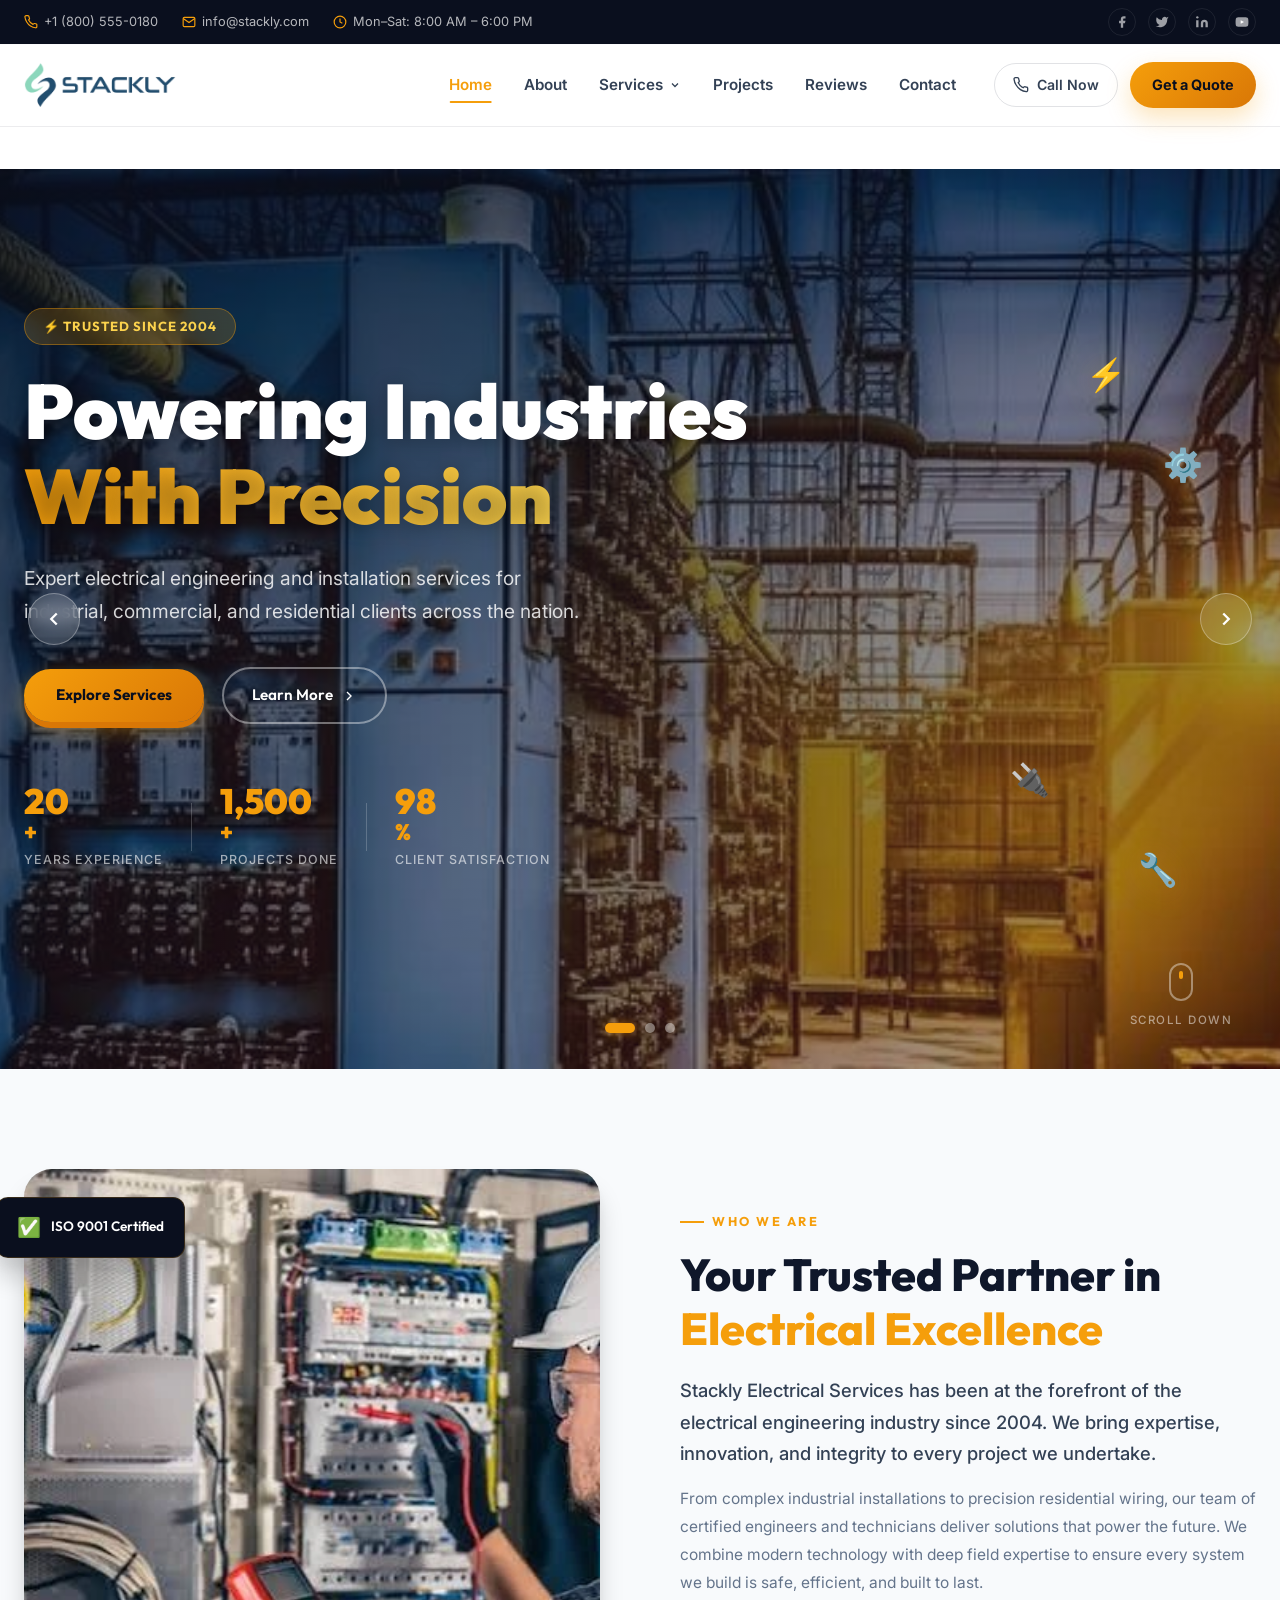
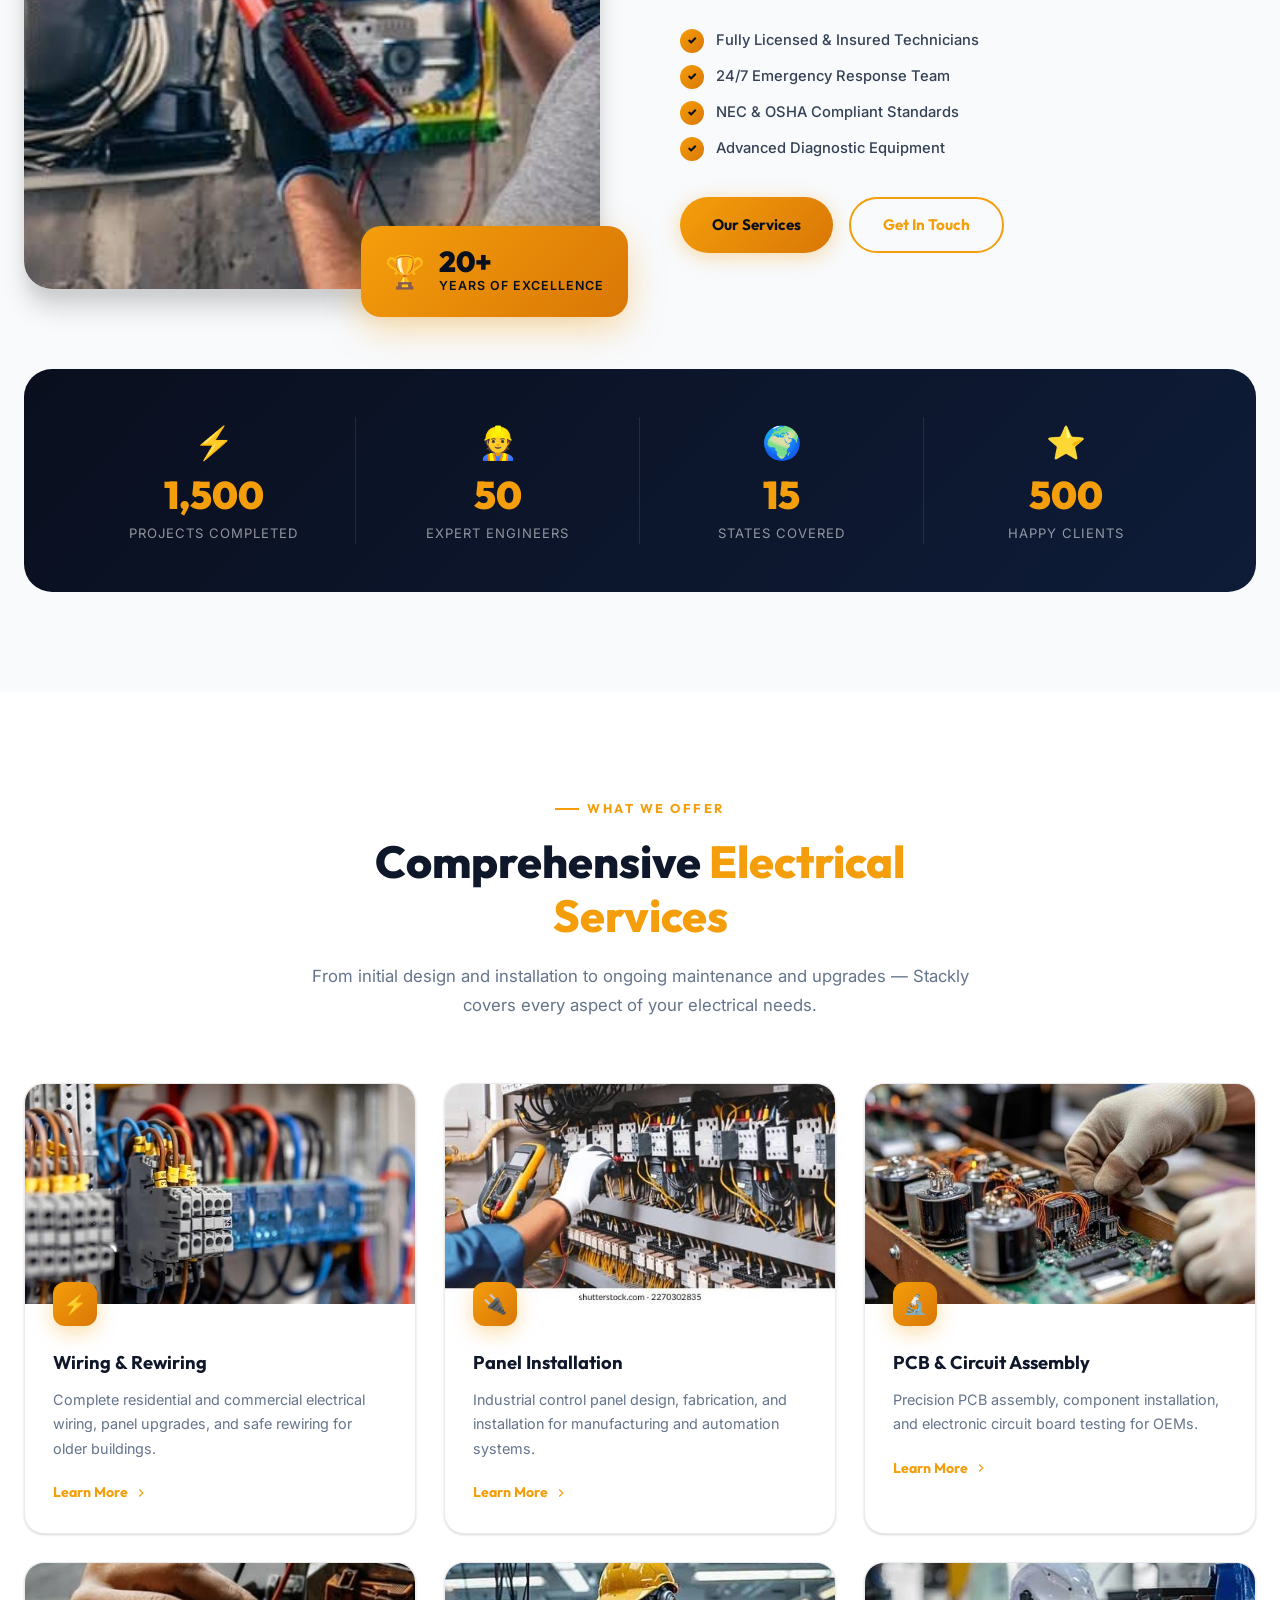
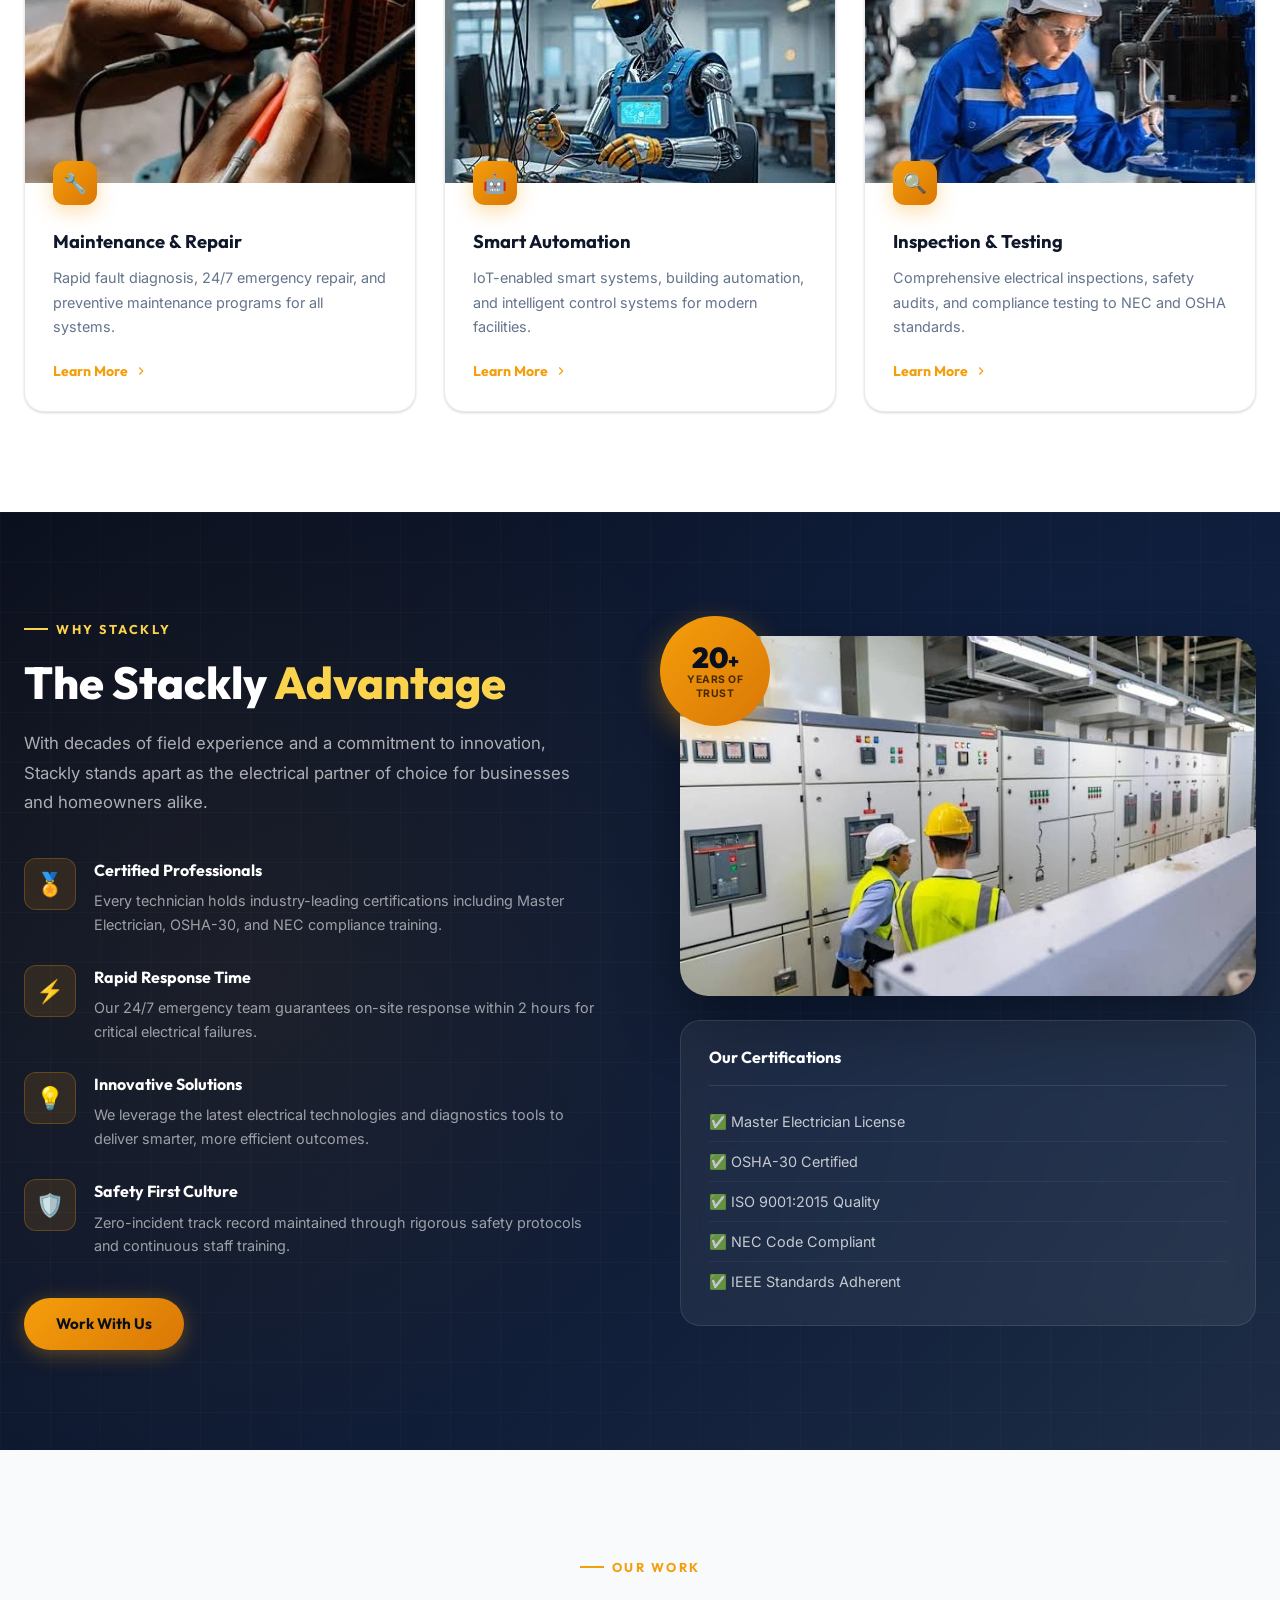
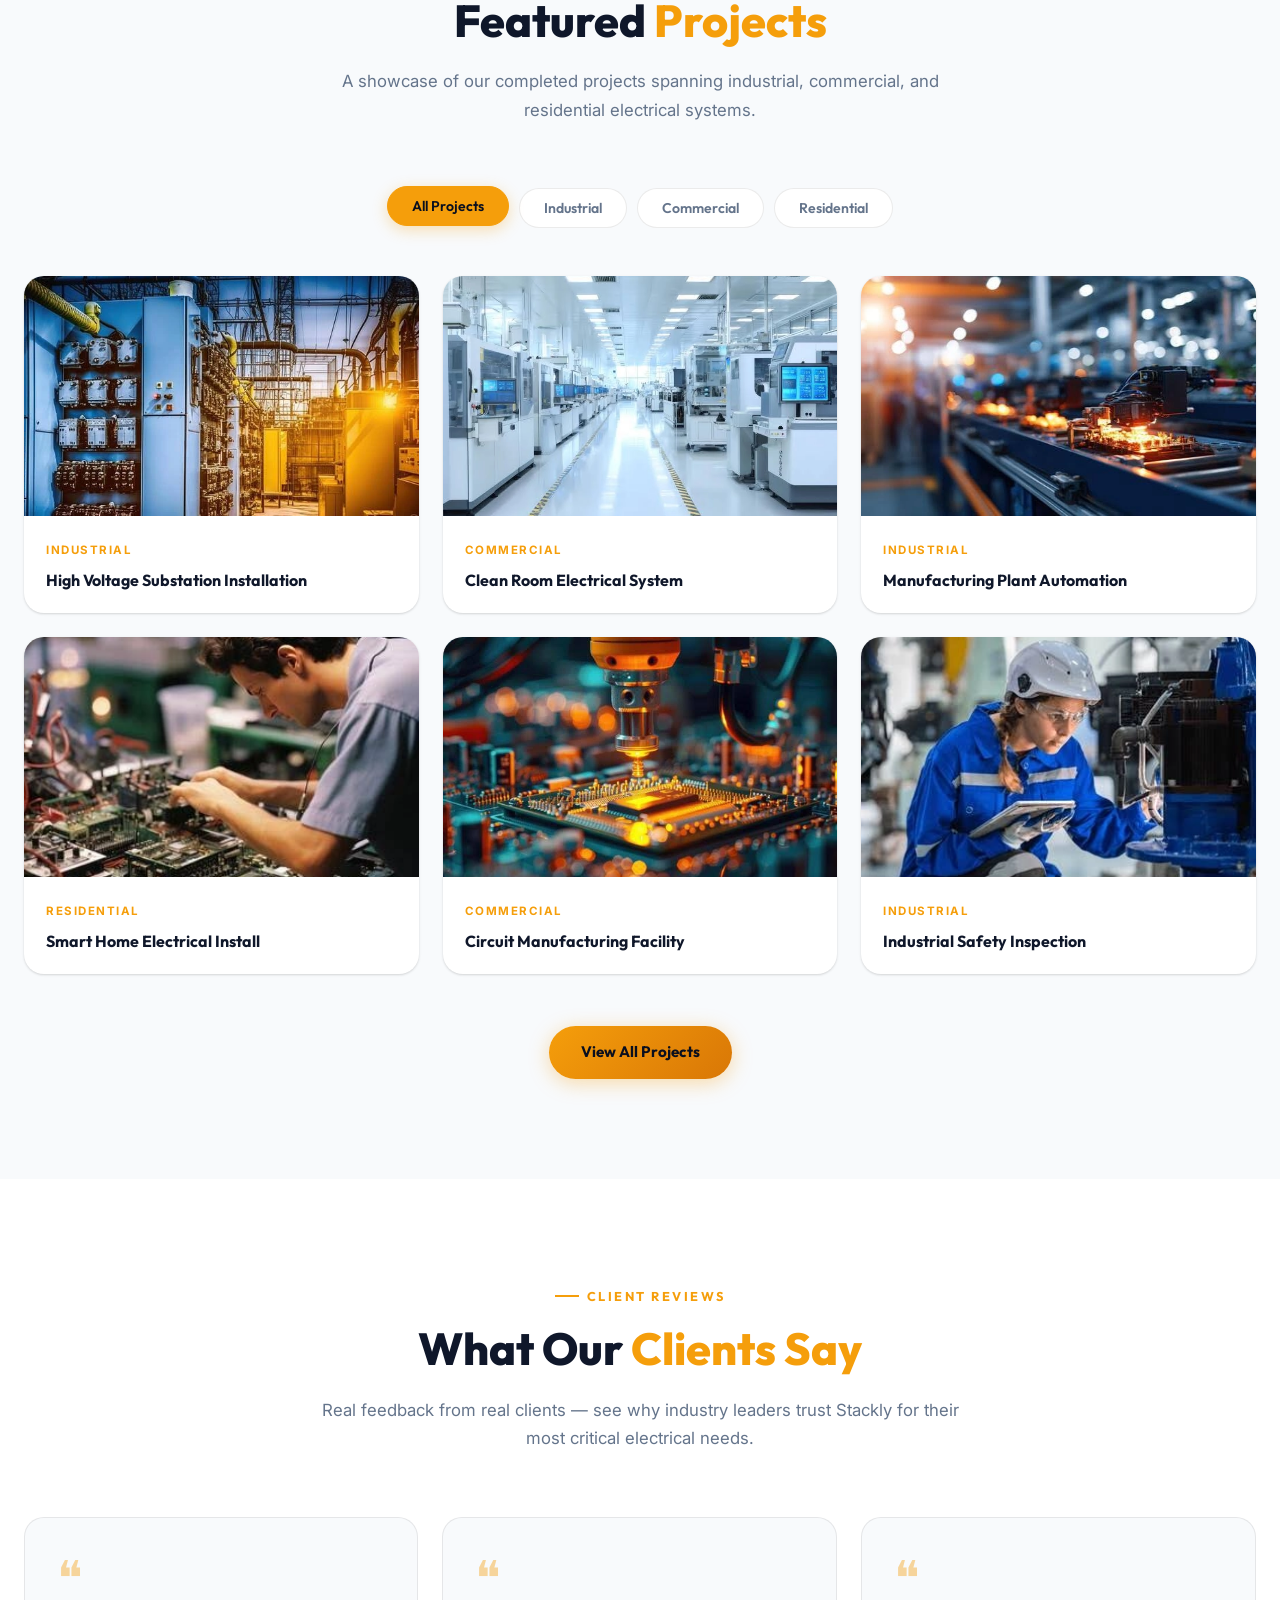
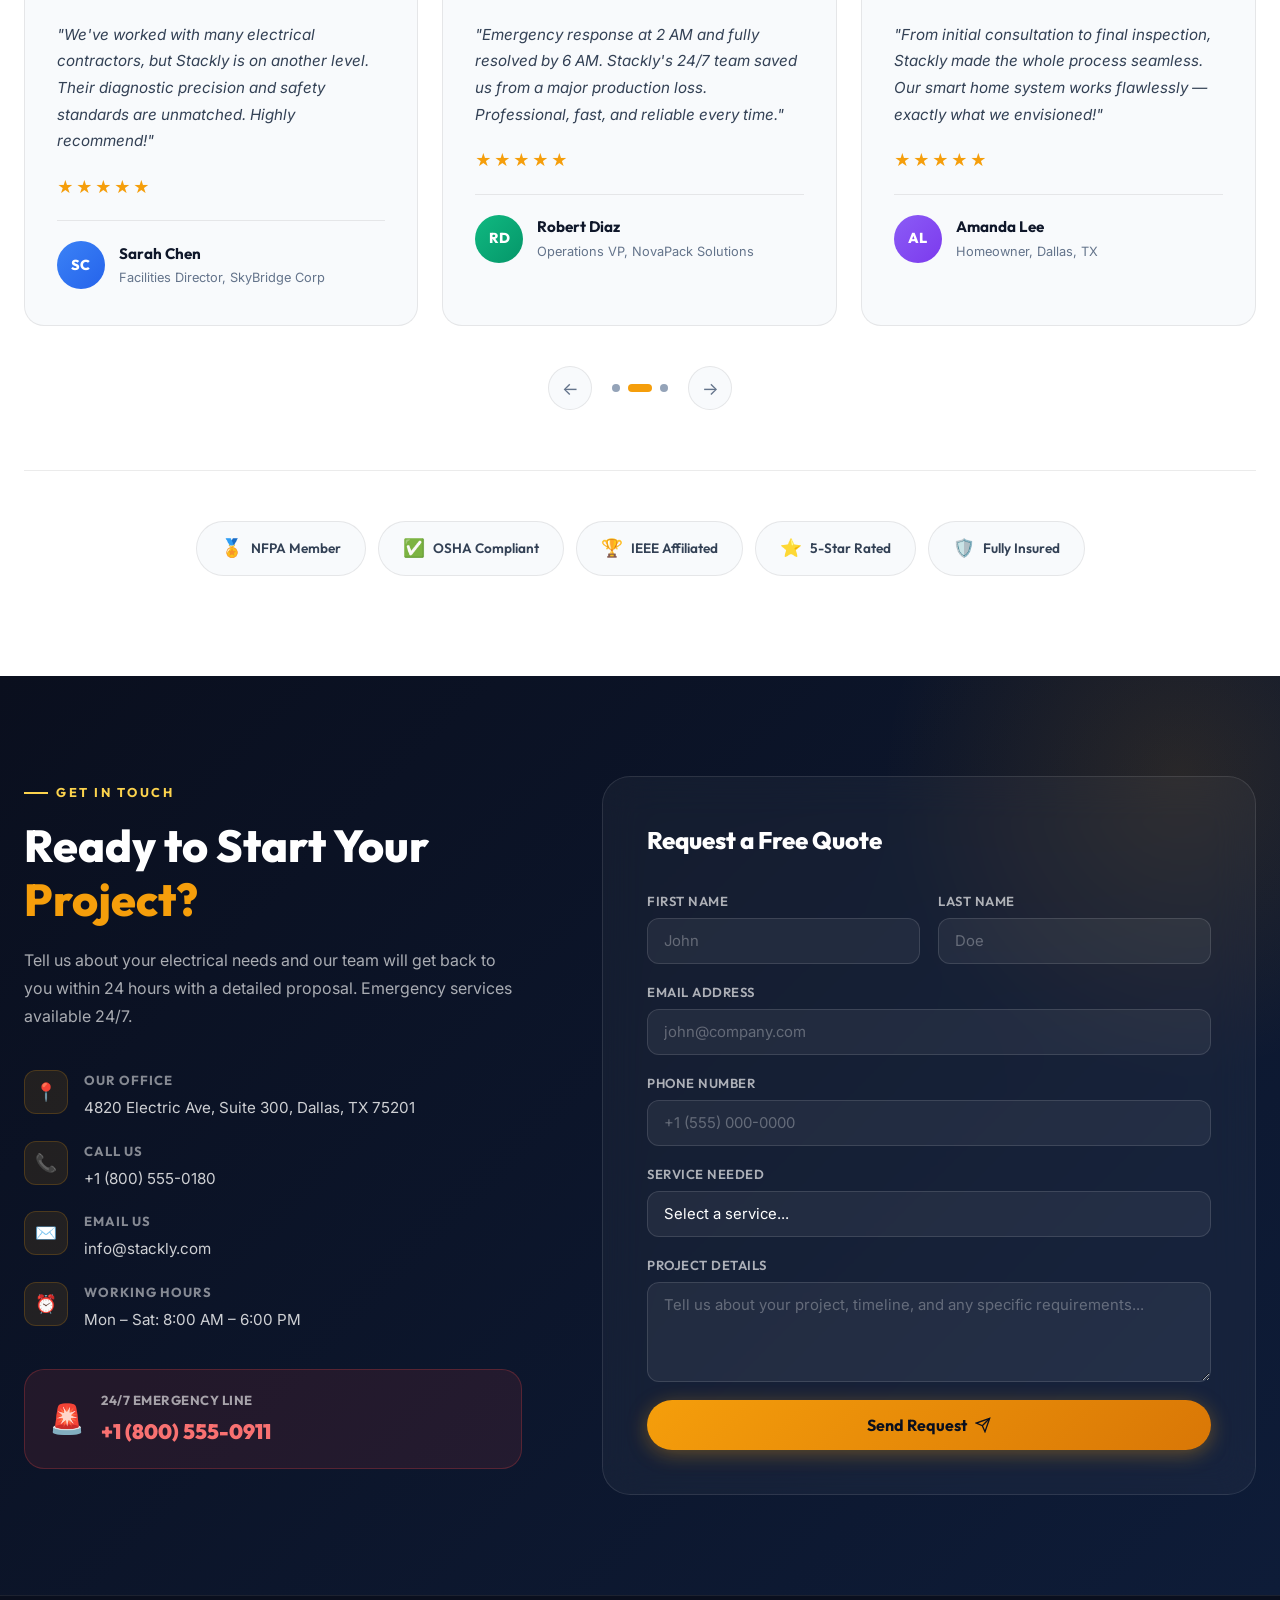
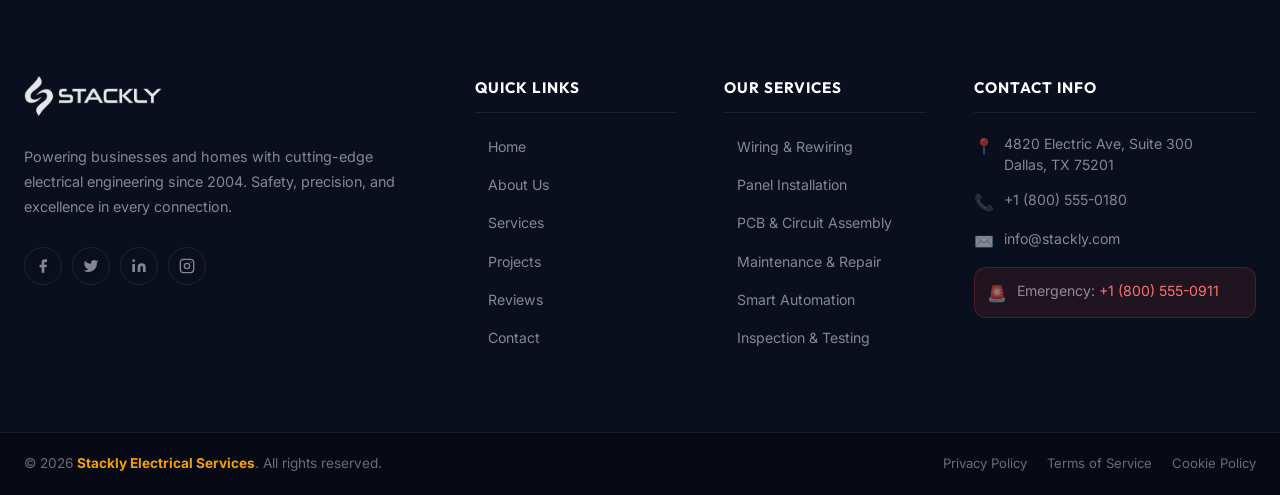
==== index.html @ 2e98a84c "changes done" ====
<!DOCTYPE html>
<html lang="en">
<head>
  <meta charset="UTF-8" />
  <meta name="viewport" content="width=device-width, initial-scale=1.0" />
  <meta name="description" content="Stackly Electrical Services – Premium electrical engineering, wiring, panel installation, and industrial electrical solutions. Professional, reliable, and certified." />
  <meta name="keywords" content="electrician, electrical services, wiring, panel installation, industrial electrical, Stackly" />
  <meta name="author" content="Stackly Electrical Services" />
  <meta property="og:title" content="Stackly – Premium Electrical Services" />
  <meta property="og:description" content="Expert electrical solutions for residential, commercial, and industrial clients." />
  <meta property="og:type" content="website" />
  <title>Stackly – Premium Electrical Services</title>
  <link rel="preconnect" href="https://fonts.googleapis.com" />
  <link rel="preconnect" href="https://fonts.gstatic.com" crossorigin />
  <link href="https://fonts.googleapis.com/css2?family=Outfit:wght@300;400;500;600;700;800;900&family=Inter:wght@300;400;500;600;700&display=swap" rel="stylesheet" />
  <link rel="stylesheet" href="style.css" />
</head>
<body>

  <!-- ULTRA PREMIUM LOADER -->
<div class="page-loader" id="page-loader">
  <div class="loader-bg-grid"></div>

  <div class="loader-wrapper">
    <div class="loader-orbit orbit-1"></div>
    <div class="loader-orbit orbit-2"></div>

    <a href="index.html" class="loader-logo-box" aria-label="Go to Home">
      <img src="Assets/logo.webp" alt="Stackly Logo" class="loader-logo" />
      <div class="loader-logo-glow"></div>
    </a>

    <h2 class="loader-title">STACKLY</h2>
    <p class="loader-subtitle">Powering Smart Electrical Solutions</p>

    <div class="loader-progress">
      <span class="loader-progress-bar" id="loader-progress-bar"></span>
    </div>

    <div class="loader-percent" id="loader-percent">0%</div>
  </div>
</div>
  <!-- ========== TOP BAR ========== -->
  <div class="topbar" id="topbar">
    <div class="topbar-inner container">
      <div class="topbar-left">
        <span class="topbar-item">
          <svg width="14" height="14" viewBox="0 0 24 24" fill="none" stroke="currentColor" stroke-width="2"><path d="M22 16.92v3a2 2 0 0 1-2.18 2 19.79 19.79 0 0 1-8.63-3.07A19.5 19.5 0 0 1 4.69 12 19.79 19.79 0 0 1 1.62 3.45 2 2 0 0 1 3.6 1h3a2 2 0 0 1 2 1.72 12.84 12.84 0 0 0 .7 2.81 2 2 0 0 1-.45 2.11L7.91 8.56A16 16 0 0 0 15.44 16.1l.96-.96a2 2 0 0 1 2.11-.45 12.84 12.84 0 0 0 2.81.7A2 2 0 0 1 22 16.92z"/></svg>
          +1 (800) 555-0180
        </span>
        <span class="topbar-item">
          <svg width="14" height="14" viewBox="0 0 24 24" fill="none" stroke="currentColor" stroke-width="2"><path d="M4 4h16c1.1 0 2 .9 2 2v12c0 1.1-.9 2-2 2H4c-1.1 0-2-.9-2-2V6c0-1.1.9-2 2-2z"/><polyline points="22,6 12,13 2,6"/></svg>
          info@stackly.com
        </span>
        <span class="topbar-item">
          <svg width="14" height="14" viewBox="0 0 24 24" fill="none" stroke="currentColor" stroke-width="2"><circle cx="12" cy="12" r="10"/><polyline points="12 6 12 12 16 14"/></svg>
          Mon–Sat: 8:00 AM – 6:00 PM
        </span>
      </div>
      <div class="topbar-right">
        <a href="404.html" class="topbar-social" aria-label="Facebook">
          <svg width="14" height="14" viewBox="0 0 24 24" fill="currentColor"><path d="M18 2h-3a5 5 0 0 0-5 5v3H7v4h3v8h4v-8h3l1-4h-4V7a1 1 0 0 1 1-1h3z"/></svg>
        </a>
        <a href="404.html" class="topbar-social" aria-label="Twitter">
          <svg width="14" height="14" viewBox="0 0 24 24" fill="currentColor"><path d="M23 3a10.9 10.9 0 0 1-3.14 1.53 4.48 4.48 0 0 0-7.86 3v1A10.66 10.66 0 0 1 3 4s-4 9 5 13a11.64 11.64 0 0 1-7 2c9 5 20 0 20-11.5a4.5 4.5 0 0 0-.08-.83A7.72 7.72 0 0 0 23 3z"/></svg>
        </a>
        <a href="404.html" class="topbar-social" aria-label="LinkedIn">
          <svg width="14" height="14" viewBox="0 0 24 24" fill="currentColor"><path d="M16 8a6 6 0 0 1 6 6v7h-4v-7a2 2 0 0 0-2-2 2 2 0 0 0-2 2v7h-4v-7a6 6 0 0 1 6-6zM2 9h4v12H2z"/><circle cx="4" cy="4" r="2"/></svg>
        </a>
        <a href="404.html" class="topbar-social" aria-label="YouTube">
          <svg width="14" height="14" viewBox="0 0 24 24" fill="currentColor"><path d="M22.54 6.42a2.78 2.78 0 0 0-1.94-1.96C18.88 4 12 4 12 4s-6.88 0-8.6.46A2.78 2.78 0 0 0 1.46 6.42 29 29 0 0 0 1 12a29 29 0 0 0 .46 5.58 2.78 2.78 0 0 0 1.94 1.96C5.12 20 12 20 12 20s6.88 0 8.6-.46a2.78 2.78 0 0 0 1.94-1.96A29 29 0 0 0 23 12a29 29 0 0 0-.46-5.58z"/><polygon points="9.75,15.02 15.5,12 9.75,8.98 9.75,15.02" fill="white"/></svg>
        </a>
      </div>
    </div>
  </div>

  <!-- ========== NAVBAR ========== -->
  <nav class="navbar" id="navbar">
    <div class="nav-inner container">
      <!-- Logo -->
      <a href="index.html" class="nav-logo" id="nav-logo-link" aria-label="Stackly Home">
        <img src="Assets/logo.webp" alt="Stackly Logo" class="logo-img" />
      </a>

      <!-- Desktop Nav Links -->
      <ul class="nav-links" id="nav-links">
        <li><a href="index.html" class="nav-link active">Home</a></li>
        <li><a href="about.html" class="nav-link">About</a></li>
        <li class="dropdown">
          <a href="#services" class="nav-link dropdown-trigger" id="services-dropdown-trigger">
            Services
            <svg class="dropdown-arrow" width="12" height="12" viewBox="0 0 24 24" fill="none" stroke="currentColor" stroke-width="2.5"><polyline points="6 9 12 15 18 9"/></svg>
          </a>
          <div class="dropdown-menu" id="services-dropdown-menu">
            <div class="dropdown-inner">
              <a href="services.html#wiring" class="dropdown-item">
                <span class="dropdown-icon">⚡</span>
                <span>
                  <strong>Wiring & Rewiring</strong>
                  <small>Complete wiring solutions</small>
                </span>
              </a>
              <a href="services.html#panel" class="dropdown-item">
                <span class="dropdown-icon">🔌</span>
                <span>
                  <strong>Panel Installation</strong>
                  <small>Industrial control panels</small>
                </span>
              </a>
              <a href="services.html#industrial" class="dropdown-item">
                <span class="dropdown-icon">🏭</span>
                <span>
                  <strong>Industrial Services</strong>
                  <small>Factory & plant electrical</small>
                </span>
              </a>
              <a href="services.html#maintenance" class="dropdown-item">
                <span class="dropdown-icon">🔧</span>
                <span>
                  <strong>Maintenance & Repair</strong>
                  <small>24/7 emergency service</small>
                </span>
              </a>
              <a href="services.html#automation" class="dropdown-item">
                <span class="dropdown-icon">📡</span>
                <span>
                  <strong>Smart Automation</strong>
                  <small>IoT & smart systems</small>
                </span>
              </a>
              <a href="services.html#inspection" class="dropdown-item">
                <span class="dropdown-icon">🔍</span>
                <span>
                  <strong>Inspection & Testing</strong>
                  <small>Safety compliance checks</small>
                </span>
              </a>
            </div>
          </div>
        </li>
        <li><a href="projects.html" class="nav-link">Projects</a></li>
        <li><a href="reviews.html" class="nav-link">Reviews</a></li>
        <li><a href="contact.html" class="nav-link">Contact</a></li>
      </ul>

      <!-- Nav CTA -->
      <div class="nav-cta">
       <a href="404.html" class="btn-call">
  <svg width="16" height="16" viewBox="0 0 24 24" fill="none" stroke="currentColor" stroke-width="2">
    <path d="M22 16.92v3a2 2 0 0 1-2.18 2 19.79 19.79 0 0 1-8.63-3.07A19.5 19.5 0 0 1 4.69 12 19.79 19.79 0 0 1 1.62 3.45 2 2 0 0 1 3.6 1h3a2 2 0 0 1 2 1.72 12.84 12.84 0 0 0 .7 2.81 2 2 0 0 1-.45 2.11L7.91 8.56A16 16 0 0 0 15.44 16.1l.96-.96a2 2 0 0 1 2.11-.45 12.84 12.84 0 0 0 2.81.7A2 2 0 0 1 22 16.92z"/>
  </svg>
  Call Now
</a>
        <a href="login.html" class="btn-quote">Get a Quote</a>
        <!-- Hamburger -->
        <button class="hamburger" id="hamburger" aria-label="Toggle mobile menu" aria-expanded="false">
          <span></span><span></span><span></span>
        </button>

        <!-- Mobile Menu Backdrop -->
        <div class="mobile-backdrop" id="mobile-backdrop"></div>

        <!-- Mobile Menu Drawer (full-screen, slides from right) -->
        <div class="mobile-menu" id="mobile-menu" role="dialog" aria-modal="true" aria-label="Navigation menu">
          <!-- Drawer Header -->
          <div class="mobile-menu-header">
            <a href="#" class="mobile-menu-logo" aria-label="Stackly Home">
              <img src="Assets/logo.webp" alt="Stackly" class="mobile-logo-img" />
            </a>
            <button class="mobile-close-btn" id="mobile-close-btn" aria-label="Close menu">
              <svg width="22" height="22" viewBox="0 0 24 24" fill="none" stroke="currentColor" stroke-width="2.5" stroke-linecap="round"><line x1="18" y1="6" x2="6" y2="18"/><line x1="6" y1="6" x2="18" y2="18"/></svg>
            </button>
          </div>

          <!-- Drawer Nav Links -->
          <div class="mobile-menu-inner">
            <a href="index.html" class="mobile-link">
              <span class="mobile-link-icon">🏠</span> Home
            </a>
            <a href="about.html" class="mobile-link">
              <span class="mobile-link-icon">🏢</span> About
            </a>
            <div class="mobile-accordion">
              <button class="mobile-accordion-btn" id="mobile-services-btn">
                <span class="mobile-link-content">
                  <span class="mobile-link-icon">⚡</span> Services
                </span>
                <svg class="mobile-accordion-arrow" width="14" height="14" viewBox="0 0 24 24" fill="none" stroke="currentColor" stroke-width="2.5"><polyline points="6 9 12 15 18 9"/></svg>
              </button>
              <div class="mobile-accordion-content" id="mobile-services-content">
                <a href="services.html#wiring" class="mobile-sub-link">⚡ Wiring &amp; Rewiring</a>
                <a href="services.html#panel" class="mobile-sub-link">🔌 Panel Installation</a>
                <a href="services.html#industrial" class="mobile-sub-link">🏭 Industrial Services</a>
                <a href="services.html(maintenance" class="mobile-sub-link">🔧 Maintenance &amp; Repair</a>
                <a href="services.html#smart" class="mobile-sub-link">📡 Smart Automation</a>
                <a href="services.html#inspection" class="mobile-sub-link">🔍 Inspection &amp; Testing</a>
              </div>
            </div>
            <a href="projects.html" class="mobile-link">
              <span class="mobile-link-icon">🏗️</span> Projects
            </a>
            <a href="testimonials.html" class="mobile-link">
              <span class="mobile-link-icon">⭐</span> Reviews
            </a>
            <a href="contact.html" class="mobile-link">
              <span class="mobile-link-icon">📩</span> Contact
            </a>
          </div>

          <!-- Drawer Footer CTAs -->
          <div class="mobile-menu-footer">
            <a href="tel:+18005550180" class="mobile-btn-call">📞 Call Now</a>
            <a href="contact.html#contact" class="mobile-btn-quote">Get a Quote</a>
            <div class="mobile-menu-socials">
              <a href="#" class="mobile-social" aria-label="Facebook">
                <svg width="16" height="16" viewBox="0 0 24 24" fill="currentColor"><path d="M18 2h-3a5 5 0 0 0-5 5v3H7v4h3v8h4v-8h3l1-4h-4V7a1 1 0 0 1 1-1h3z"/></svg>
              </a>
              <a href="#" class="mobile-social" aria-label="Twitter">
                <svg width="16" height="16" viewBox="0 0 24 24" fill="currentColor"><path d="M23 3a10.9 10.9 0 0 1-3.14 1.53 4.48 4.48 0 0 0-7.86 3v1A10.66 10.66 0 0 1 3 4s-4 9 5 13a11.64 11.64 0 0 1-7 2c9 5 20 0 20-11.5a4.5 4.5 0 0 0-.08-.83A7.72 7.72 0 0 0 23 3z"/></svg>
              </a>
              <a href="#" class="mobile-social" aria-label="LinkedIn">
                <svg width="16" height="16" viewBox="0 0 24 24" fill="currentColor"><path d="M16 8a6 6 0 0 1 6 6v7h-4v-7a2 2 0 0 0-2-2 2 2 0 0 0-2 2v7h-4v-7a6 6 0 0 1 6-6zM2 9h4v12H2z"/><circle cx="4" cy="4" r="2"/></svg>
              </a>
              <a href="#" class="mobile-social" aria-label="Instagram">
                <svg width="16" height="16" viewBox="0 0 24 24" fill="none" stroke="currentColor" stroke-width="2"><rect x="2" y="2" width="20" height="20" rx="5" ry="5"/><path d="M16 11.37A4 4 0 1 1 12.63 8 4 4 0 0 1 16 11.37z"/><line x1="17.5" y1="6.5" x2="17.51" y2="6.5"/></svg>
              </a>
            </div>
          </div>
        </div>
      </div>
    </div>
  </nav>

  <!-- ========== HERO SECTION ========== -->
  <section class="hero" id="home">
    <!-- Slider Track -->
    <div class="hero-slider" id="hero-slider">
      <!-- Slide 1 -->
      <div class="hero-slide active" style="background-image: url('Assets/images (19).webp');">
        <div class="slide-overlay"></div>
        <div class="hero-content container">
          <div class="hero-badge reveal-hero">⚡ Trusted Since 2004</div>
          <h1 class="hero-title reveal-hero">
            Powering Industries<br />
            <span class="hero-highlight">With Precision</span>
          </h1>
          <p class="hero-subtitle reveal-hero">
            Expert electrical engineering and installation services for industrial, commercial, and residential clients across the nation.
          </p>
          <div class="hero-actions reveal-hero">
            <a href="services.html" class="btn-primary hero-btn-3d">Explore Services</a>
            <a href="about.html" class="btn-outline-hero">
              <span>Learn More</span>
              <svg width="16" height="16" viewBox="0 0 24 24" fill="none" stroke="currentColor" stroke-width="2"><polyline points="9 18 15 12 9 6"/></svg>
            </a>
          </div>
          <div class="hero-stats reveal-hero">
            <div class="hero-stat">
              <span class="stat-num" data-target="20">0</span><span class="stat-plus">+</span>
              <span class="stat-label">Years Experience</span>
            </div>
            <div class="hero-stat-divider"></div>
            <div class="hero-stat">
              <span class="stat-num" data-target="1500">0</span><span class="stat-plus">+</span>
              <span class="stat-label">Projects Done</span>
            </div>
            <div class="hero-stat-divider"></div>
            <div class="hero-stat">
              <span class="stat-num" data-target="98">0</span><span class="stat-plus">%</span>
              <span class="stat-label">Client Satisfaction</span>
            </div>
          </div>
        </div>
      </div>

      <!-- Slide 2 -->
      <div class="hero-slide" style="background-image: url('Assets/images (22).webp');">
        <div class="slide-overlay"></div>
        <div class="hero-content container">
          <div class="hero-badge reveal-hero">🏭 Industrial Specialists</div>
          <h1 class="hero-title reveal-hero">
            Certified Electrical<br />
            <span class="hero-highlight">Excellence</span>
          </h1>
          <p class="hero-subtitle reveal-hero">
            From factory floor automation to control panel design — our certified engineers deliver world-class electrical solutions.
          </p>
          <div class="hero-actions reveal-hero">
            <a href="login.html" class="btn-primary hero-btn-3d">Get Free Quote</a>
            <a href="projects.html" class="btn-outline-hero">
              <span>View Projects</span>
              <svg width="16" height="16" viewBox="0 0 24 24" fill="none" stroke="currentColor" stroke-width="2"><polyline points="9 18 15 12 9 6"/></svg>
            </a>
          </div>
          <div class="hero-stats reveal-hero">
            <div class="hero-stat">
              <span class="stat-num" data-target="500">0</span><span class="stat-plus">+</span>
              <span class="stat-label">Happy Clients</span>
            </div>
            <div class="hero-stat-divider"></div>
            <div class="hero-stat">
              <span class="stat-num" data-target="50">0</span><span class="stat-plus">+</span>
              <span class="stat-label">Expert Engineers</span>
            </div>
            <div class="hero-stat-divider"></div>
            <div class="hero-stat">
              <span class="stat-num" data-target="24">0</span><span class="stat-plus">/7</span>
              <span class="stat-label">Support Available</span>
            </div>
          </div>
        </div>
      </div>

      <!-- Slide 3 -->
      <div class="hero-slide" style="background-image: url('Assets/images (17).webp');">
        <div class="slide-overlay"></div>
        <div class="hero-content container">
          <div class="hero-badge reveal-hero">🔬 Advanced Technology</div>
          <h1 class="hero-title reveal-hero">
            Smart Manufacturing<br />
            <span class="hero-highlight">Solutions</span>
          </h1>
          <p class="hero-subtitle reveal-hero">
            Cutting-edge automation, smart wiring, and digital manufacturing systems tailored for the modern industrial landscape.
          </p>
          <div class="hero-actions reveal-hero">
            <a href="services.html" class="btn-primary hero-btn-3d">Our Services</a>
            <a href="contact.html" class="btn-outline-hero">
              <span>Contact Us</span>
              <svg width="16" height="16" viewBox="0 0 24 24" fill="none" stroke="currentColor" stroke-width="2"><polyline points="9 18 15 12 9 6"/></svg>
            </a>
          </div>
          <div class="hero-stats reveal-hero">
            <div class="hero-stat">
              <span class="stat-num" data-target="15">0</span><span class="stat-plus">+</span>
              <span class="stat-label">Countries Served</span>
            </div>
            <div class="hero-stat-divider"></div>
            <div class="hero-stat">
              <span class="stat-num" data-target="200">0</span><span class="stat-plus">+</span>
              <span class="stat-label">Certified Staff</span>
            </div>
            <div class="hero-stat-divider"></div>
            <div class="hero-stat">
              <span class="stat-num" data-target="100">0</span><span class="stat-plus">%</span>
              <span class="stat-label">Safety Compliant</span>
            </div>
          </div>
        </div>
      </div>
    </div>

    <!-- Slider Controls -->
    <button class="slider-btn slider-prev" id="slider-prev" aria-label="Previous slide">
      <svg width="22" height="22" viewBox="0 0 24 24" fill="none" stroke="currentColor" stroke-width="2.5"><polyline points="15 18 9 12 15 6"/></svg>
    </button>
    <button class="slider-btn slider-next" id="slider-next" aria-label="Next slide">
      <svg width="22" height="22" viewBox="0 0 24 24" fill="none" stroke="currentColor" stroke-width="2.5"><polyline points="9 18 15 12 9 6"/></svg>
    </button>

    <!-- Dots -->
    <div class="slider-dots" id="slider-dots">
      <button class="dot active" data-index="0" aria-label="Slide 1"></button>
      <button class="dot" data-index="1" aria-label="Slide 2"></button>
      <button class="dot" data-index="2" aria-label="Slide 3"></button>
    </div>

    <!-- Decorative 3D floating elements -->
    <div class="hero-3d-element el-1">⚡</div>
    <div class="hero-3d-element el-2">🔌</div>
    <div class="hero-3d-element el-3">⚙️</div>
    <div class="hero-3d-element el-4">🔧</div>

    <!-- Scroll indicator -->
    <div class="scroll-indicator">
      <div class="scroll-mouse">
        <div class="scroll-wheel"></div>
      </div>
      <span>Scroll Down</span>
    </div>
  </section>

  <!-- ========== SECTION 2: ABOUT ========== -->
  <section class="about-section" id="about">
    <div class="container">
      <div class="about-grid">
        <!-- Image side -->
        <div class="about-visual reveal-left">
          <div class="about-img-wrapper">
            <img src="Assets/images (25).webp" alt="Stackly electrician at work" class="about-main-img" />
            <div class="about-badge-card">
              <div class="badge-icon">🏆</div>
              <div>
                <div class="badge-num">20+</div>
                <div class="badge-text">Years of Excellence</div>
              </div>
            </div>
            <div class="about-floating-card">
              <div class="floating-icon">✅</div>
              <span>ISO 9001 Certified</span>
            </div>
          </div>
        </div>

        <!-- Text side -->
        <div class="about-content reveal-right">
          <div class="section-label">Who We Are</div>
          <h2 class="section-title">Your Trusted Partner in <span class="text-accent">Electrical Excellence</span></h2>
          <p class="about-lead">
            Stackly Electrical Services has been at the forefront of the electrical engineering industry since 2004. We bring expertise, innovation, and integrity to every project we undertake.
          </p>
          <p class="about-desc">
            From complex industrial installations to precision residential wiring, our team of certified engineers and technicians deliver solutions that power the future. We combine modern technology with deep field expertise to ensure every system we build is safe, efficient, and built to last.
          </p>

          <div class="about-features">
            <div class="about-feature">
              <div class="feature-check">✓</div>
              <span>Fully Licensed & Insured Technicians</span>
            </div>
            <div class="about-feature">
              <div class="feature-check">✓</div>
              <span>24/7 Emergency Response Team</span>
            </div>
            <div class="about-feature">
              <div class="feature-check">✓</div>
              <span>NEC & OSHA Compliant Standards</span>
            </div>
            <div class="about-feature">
              <div class="feature-check">✓</div>
              <span>Advanced Diagnostic Equipment</span>
            </div>
          </div>

          <div class="about-actions">
            <a href="#services" class="btn-primary">Our Services</a>
            <a href="#contact" class="btn-outline">Get In Touch</a>
          </div>
        </div>
      </div>

      <!-- About stats bar -->
      <div class="about-stats-bar reveal-up">
        <div class="about-stat-item">
          <span class="about-stat-icon">⚡</span>
          <div class="about-stat-num counter" data-target="1500">0</div>
          <div class="about-stat-label">Projects Completed</div>
        </div>
        <div class="about-stat-item">
          <span class="about-stat-icon">👷</span>
          <div class="about-stat-num counter" data-target="50">0</div>
          <div class="about-stat-label">Expert Engineers</div>
        </div>
        <div class="about-stat-item">
          <span class="about-stat-icon">🌍</span>
          <div class="about-stat-num counter" data-target="15">0</div>
          <div class="about-stat-label">States Covered</div>
        </div>
        <div class="about-stat-item">
          <span class="about-stat-icon">⭐</span>
          <div class="about-stat-num counter" data-target="500">0</div>
          <div class="about-stat-label">Happy Clients</div>
        </div>
      </div>
    </div>
  </section>

  <!-- ========== SECTION 3: SERVICES ========== -->
  <section class="services-section" id="services">
    <div class="container">
      <div class="section-header reveal-up">
        <div class="section-label">What We Offer</div>
        <h2 class="section-title">Comprehensive <span class="text-accent">Electrical Services</span></h2>
        <p class="section-subtitle">From initial design and installation to ongoing maintenance and upgrades — Stackly covers every aspect of your electrical needs.</p>
      </div>

      <div class="services-grid">
        <!-- Service 1 -->
        <div class="service-card reveal-up" data-delay="0">
          <div class="service-img-wrap">
            <img src="Assets/images (21).webp" alt="Wiring and rewiring services" class="service-img" />
            <div class="service-overlay">
              <a href="#contact" class="service-cta-btn">Get a Quote →</a>
            </div>
          </div>
          <div class="service-body">
            <div class="service-icon-wrap">
              <span class="service-icon">⚡</span>
            </div>
            <h3 class="service-name">Wiring & Rewiring</h3>
            <p class="service-desc">Complete residential and commercial electrical wiring, panel upgrades, and safe rewiring for older buildings.</p>
            <a href="#contact" class="service-link">Learn More <svg width="14" height="14" viewBox="0 0 24 24" fill="none" stroke="currentColor" stroke-width="2"><polyline points="9 18 15 12 9 6"/></svg></a>
          </div>
        </div>

        <!-- Service 2 -->
        <div class="service-card reveal-up" data-delay="100">
          <div class="service-img-wrap">
            <img src="Assets/images (24).webp" alt="Panel installation services" class="service-img" />
            <div class="service-overlay">
              <a href="#contact" class="service-cta-btn">Get a Quote →</a>
            </div>
          </div>
          <div class="service-body">
            <div class="service-icon-wrap">
              <span class="service-icon">🔌</span>
            </div>
            <h3 class="service-name">Panel Installation</h3>
            <p class="service-desc">Industrial control panel design, fabrication, and installation for manufacturing and automation systems.</p>
            <a href="#contact" class="service-link">Learn More <svg width="14" height="14" viewBox="0 0 24 24" fill="none" stroke="currentColor" stroke-width="2"><polyline points="9 18 15 12 9 6"/></svg></a>
          </div>
        </div>

        <!-- Service 3 -->
        <div class="service-card reveal-up" data-delay="200">
          <div class="service-img-wrap">
            <img src="Assets/images (20).webp" alt="Circuit board assembly" class="service-img" />
            <div class="service-overlay">
              <a href="#contact" class="service-cta-btn">Get a Quote →</a>
            </div>
          </div>
          <div class="service-body">
            <div class="service-icon-wrap">
              <span class="service-icon">🔬</span>
            </div>
            <h3 class="service-name">PCB & Circuit Assembly</h3>
            <p class="service-desc">Precision PCB assembly, component installation, and electronic circuit board testing for OEMs.</p>
            <a href="#contact" class="service-link">Learn More <svg width="14" height="14" viewBox="0 0 24 24" fill="none" stroke="currentColor" stroke-width="2"><polyline points="9 18 15 12 9 6"/></svg></a>
          </div>
        </div>

        <!-- Service 4 -->
        <div class="service-card reveal-up" data-delay="0">
          <div class="service-img-wrap">
            <img src="Assets/images (29).webp" alt="Electrical repair services" class="service-img" />
            <div class="service-overlay">
              <a href="#contact" class="service-cta-btn">Get a Quote →</a>
            </div>
          </div>
          <div class="service-body">
            <div class="service-icon-wrap">
              <span class="service-icon">🔧</span>
            </div>
            <h3 class="service-name">Maintenance & Repair</h3>
            <p class="service-desc">Rapid fault diagnosis, 24/7 emergency repair, and preventive maintenance programs for all systems.</p>
            <a href="#contact" class="service-link">Learn More <svg width="14" height="14" viewBox="0 0 24 24" fill="none" stroke="currentColor" stroke-width="2"><polyline points="9 18 15 12 9 6"/></svg></a>
          </div>
        </div>

        <!-- Service 5 -->
        <div class="service-card reveal-up" data-delay="100">
          <div class="service-img-wrap">
            <img src="Assets/images (16).webp" alt="Smart automation services" class="service-img" />
            <div class="service-overlay">
              <a href="#contact" class="service-cta-btn">Get a Quote →</a>
            </div>
          </div>
          <div class="service-body">
            <div class="service-icon-wrap">
              <span class="service-icon">🤖</span>
            </div>
            <h3 class="service-name">Smart Automation</h3>
            <p class="service-desc">IoT-enabled smart systems, building automation, and intelligent control systems for modern facilities.</p>
            <a href="#contact" class="service-link">Learn More <svg width="14" height="14" viewBox="0 0 24 24" fill="none" stroke="currentColor" stroke-width="2"><polyline points="9 18 15 12 9 6"/></svg></a>
          </div>
        </div>

        <!-- Service 6 -->
        <div class="service-card reveal-up" data-delay="200">
          <div class="service-img-wrap">
            <img src="Assets/images (18).webp" alt="Electrical inspection" class="service-img" />
            <div class="service-overlay">
              <a href="#contact" class="service-cta-btn">Get a Quote →</a>
            </div>
          </div>
          <div class="service-body">
            <div class="service-icon-wrap">
              <span class="service-icon">🔍</span>
            </div>
            <h3 class="service-name">Inspection & Testing</h3>
            <p class="service-desc">Comprehensive electrical inspections, safety audits, and compliance testing to NEC and OSHA standards.</p>
            <a href="#contact" class="service-link">Learn More <svg width="14" height="14" viewBox="0 0 24 24" fill="none" stroke="currentColor" stroke-width="2"><polyline points="9 18 15 12 9 6"/></svg></a>
          </div>
        </div>
      </div>
    </div>
  </section>

  <!-- ========== SECTION 4: WHY CHOOSE US ========== -->
  <section class="why-section" id="why">
    <div class="why-bg-pattern"></div>
    <div class="container">
      <div class="why-grid">
        <!-- Left content -->
        <div class="why-content reveal-left">
          <div class="section-label light">Why Stackly</div>
          <h2 class="section-title light">The Stackly <span class="text-accent-light">Advantage</span></h2>
          <p class="why-desc">
            With decades of field experience and a commitment to innovation, Stackly stands apart as the electrical partner of choice for businesses and homeowners alike.
          </p>

          <div class="why-features">
            <div class="why-feature">
              <div class="why-feature-icon">🏅</div>
              <div class="why-feature-text">
                <h4>Certified Professionals</h4>
                <p>Every technician holds industry-leading certifications including Master Electrician, OSHA-30, and NEC compliance training.</p>
              </div>
            </div>
            <div class="why-feature">
              <div class="why-feature-icon">⚡</div>
              <div class="why-feature-text">
                <h4>Rapid Response Time</h4>
                <p>Our 24/7 emergency team guarantees on-site response within 2 hours for critical electrical failures.</p>
              </div>
            </div>
            <div class="why-feature">
              <div class="why-feature-icon">💡</div>
              <div class="why-feature-text">
                <h4>Innovative Solutions</h4>
                <p>We leverage the latest electrical technologies and diagnostics tools to deliver smarter, more efficient outcomes.</p>
              </div>
            </div>
            <div class="why-feature">
              <div class="why-feature-icon">🛡️</div>
              <div class="why-feature-text">
                <h4>Safety First Culture</h4>
                <p>Zero-incident track record maintained through rigorous safety protocols and continuous staff training.</p>
              </div>
            </div>
          </div>

          <a href="#contact" class="btn-primary mt-btn">Work With Us</a>
        </div>

        <!-- Right visual -->
        <div class="why-visual reveal-right">
          <div class="why-img-container">
            <img src="Assets/images (22).webp" alt="Engineers inspecting electrical systems" class="why-main-img" />
            <div class="why-experience-badge">
              <div class="exp-num">20<span>+</span></div>
              <div class="exp-text">Years of<br />Trust</div>
            </div>
          </div>
          <div class="why-checklist-card">
            <div class="checklist-title">Our Certifications</div>
            <div class="checklist-item">✅ Master Electrician License</div>
            <div class="checklist-item">✅ OSHA-30 Certified</div>
            <div class="checklist-item">✅ ISO 9001:2015 Quality</div>
            <div class="checklist-item">✅ NEC Code Compliant</div>
            <div class="checklist-item">✅ IEEE Standards Adherent</div>
          </div>
        </div>
      </div>
    </div>
  </section>

  <!-- ========== SECTION 5: PROJECTS GALLERY ========== -->
  <section class="projects-section" id="projects">
    <div class="container">
      <div class="section-header reveal-up">
        <div class="section-label">Our Work</div>
        <h2 class="section-title">Featured <span class="text-accent">Projects</span></h2>
        <p class="section-subtitle">A showcase of our completed projects spanning industrial, commercial, and residential electrical systems.</p>
      </div>

      <!-- Filter tabs -->
      <div class="project-filters reveal-up">
        <button class="filter-btn active" data-filter="all">All Projects</button>
        <button class="filter-btn" data-filter="industrial">Industrial</button>
        <button class="filter-btn" data-filter="commercial">Commercial</button>
        <button class="filter-btn" data-filter="residential">Residential</button>
      </div>

      <div class="projects-grid" id="projects-grid">
        <div class="project-card reveal-up" data-category="industrial">
          <div class="project-img-wrap">
            <img src="Assets/images (19).webp" alt="High Voltage Substation Installation" class="project-img" />
            <div class="project-overlay">
              <div class="project-tags">
                <span class="project-tag">Industrial</span>
                <span class="project-tag">Panel</span>
              </div>
              <h3 class="project-overlay-title">High Voltage Substation</h3>
              <p class="project-overlay-loc">📍 Houston, TX</p>
              <a href="#contact" class="project-view-btn">View Details</a>
            </div>
          </div>
          <div class="project-info">
            <span class="project-cat">Industrial</span>
            <h3 class="project-name">High Voltage Substation Installation</h3>
          </div>
        </div>

        <div class="project-card reveal-up" data-category="commercial">
          <div class="project-img-wrap">
            <img src="Assets/images (23).webp" alt="Clean Room Electrical System" class="project-img" />
            <div class="project-overlay">
              <div class="project-tags">
                <span class="project-tag">Commercial</span>
                <span class="project-tag">Clean Room</span>
              </div>
              <h3 class="project-overlay-title">Clean Room Electrical</h3>
              <p class="project-overlay-loc">📍 Silicon Valley, CA</p>
              <a href="#contact" class="project-view-btn">View Details</a>
            </div>
          </div>
          <div class="project-info">
            <span class="project-cat">Commercial</span>
            <h3 class="project-name">Clean Room Electrical System</h3>
          </div>
        </div>

        <div class="project-card reveal-up" data-category="industrial">
          <div class="project-img-wrap">
            <img src="Assets/images (17).webp" alt="Manufacturing Plant Automation" class="project-img" />
            <div class="project-overlay">
              <div class="project-tags">
                <span class="project-tag">Industrial</span>
                <span class="project-tag">Automation</span>
              </div>
              <h3 class="project-overlay-title">Manufacturing Automation</h3>
              <p class="project-overlay-loc">📍 Detroit, MI</p>
              <a href="#contact" class="project-view-btn">View Details</a>
            </div>
          </div>
          <div class="project-info">
            <span class="project-cat">Industrial</span>
            <h3 class="project-name">Manufacturing Plant Automation</h3>
          </div>
        </div>

        <div class="project-card reveal-up" data-category="residential">
          <div class="project-img-wrap">
            <img src="Assets/images (26).webp" alt="Smart Home Electrical Install" class="project-img" />
            <div class="project-overlay">
              <div class="project-tags">
                <span class="project-tag">Residential</span>
                <span class="project-tag">Smart</span>
              </div>
              <h3 class="project-overlay-title">Smart Home Wiring</h3>
              <p class="project-overlay-loc">📍 Austin, TX</p>
              <a href="#contact" class="project-view-btn">View Details</a>
            </div>
          </div>
          <div class="project-info">
            <span class="project-cat">Residential</span>
            <h3 class="project-name">Smart Home Electrical Install</h3>
          </div>
        </div>

        <div class="project-card reveal-up" data-category="commercial">
          <div class="project-img-wrap">
            <img src="Assets/images (27).webp" alt="Circuit Manufacturing Facility" class="project-img" />
            <div class="project-overlay">
              <div class="project-tags">
                <span class="project-tag">Commercial</span>
                <span class="project-tag">Manufacturing</span>
              </div>
              <h3 class="project-overlay-title">Circuit Manufacturing Facility</h3>
              <p class="project-overlay-loc">📍 Seattle, WA</p>
              <a href="#contact" class="project-view-btn">View Details</a>
            </div>
          </div>
          <div class="project-info">
            <span class="project-cat">Commercial</span>
            <h3 class="project-name">Circuit Manufacturing Facility</h3>
          </div>
        </div>

        <div class="project-card reveal-up" data-category="industrial">
          <div class="project-img-wrap">
            <img src="Assets/images (18).webp" alt="Female technician electrical inspection" class="project-img" />
            <div class="project-overlay">
              <div class="project-tags">
                <span class="project-tag">Industrial</span>
                <span class="project-tag">Inspection</span>
              </div>
              <h3 class="project-overlay-title">Plant Safety Inspection</h3>
              <p class="project-overlay-loc">📍 Chicago, IL</p>
              <a href="#contact" class="project-view-btn">View Details</a>
            </div>
          </div>
          <div class="project-info">
            <span class="project-cat">Industrial</span>
            <h3 class="project-name">Industrial Safety Inspection</h3>
          </div>
        </div>
      </div>

      <div class="projects-cta reveal-up">
        <a href="#contact" class="btn-primary">View All Projects</a>
      </div>
    </div>
  </section>

  <!-- ========== SECTION 6: TESTIMONIALS ========== -->
  <section class="testimonials-section" id="testimonials">
    <div class="container">
      <div class="section-header reveal-up">
        <div class="section-label">Client Reviews</div>
        <h2 class="section-title">What Our <span class="text-accent">Clients Say</span></h2>
        <p class="section-subtitle">Real feedback from real clients — see why industry leaders trust Stackly for their most critical electrical needs.</p>
      </div>

      <div class="testimonials-slider" id="testimonials-slider">
        <div class="testimonials-track" id="testimonials-track">
          <!-- Testimonial 1 -->
          <div class="testimonial-card">
            <div class="testimonial-quote">❝</div>
            <p class="testimonial-text">
              "Stackly transformed our entire manufacturing floor. Their team was professional, efficient, and completed the project two weeks ahead of schedule. Outstanding quality!"
            </p>
            <div class="testimonial-rating">★★★★★</div>
            <div class="testimonial-author">
              <div class="author-avatar" style="background: linear-gradient(135deg, #f59e0b, #d97706);">MJ</div>
              <div class="author-info">
                <div class="author-name">Michael Johnson</div>
                <div class="author-role">Plant Manager, AutoTech Industries</div>
              </div>
            </div>
          </div>

          <!-- Testimonial 2 -->
          <div class="testimonial-card">
            <div class="testimonial-quote">❝</div>
            <p class="testimonial-text">
              "We've worked with many electrical contractors, but Stackly is on another level. Their diagnostic precision and safety standards are unmatched. Highly recommend!"
            </p>
            <div class="testimonial-rating">★★★★★</div>
            <div class="testimonial-author">
              <div class="author-avatar" style="background: linear-gradient(135deg, #3b82f6, #2563eb);">SC</div>
              <div class="author-info">
                <div class="author-name">Sarah Chen</div>
                <div class="author-role">Facilities Director, SkyBridge Corp</div>
              </div>
            </div>
          </div>

          <!-- Testimonial 3 -->
          <div class="testimonial-card">
            <div class="testimonial-quote">❝</div>
            <p class="testimonial-text">
              "Emergency response at 2 AM and fully resolved by 6 AM. Stackly's 24/7 team saved us from a major production loss. Professional, fast, and reliable every time."
            </p>
            <div class="testimonial-rating">★★★★★</div>
            <div class="testimonial-author">
              <div class="author-avatar" style="background: linear-gradient(135deg, #10b981, #059669);">RD</div>
              <div class="author-info">
                <div class="author-name">Robert Diaz</div>
                <div class="author-role">Operations VP, NovaPack Solutions</div>
              </div>
            </div>
          </div>

          <!-- Testimonial 4 -->
          <div class="testimonial-card">
            <div class="testimonial-quote">❝</div>
            <p class="testimonial-text">
              "From initial consultation to final inspection, Stackly made the whole process seamless. Our smart home system works flawlessly — exactly what we envisioned!"
            </p>
            <div class="testimonial-rating">★★★★★</div>
            <div class="testimonial-author">
              <div class="author-avatar" style="background: linear-gradient(135deg, #8b5cf6, #7c3aed);">AL</div>
              <div class="author-info">
                <div class="author-name">Amanda Lee</div>
                <div class="author-role">Homeowner, Dallas, TX</div>
              </div>
            </div>
          </div>

          <!-- Testimonial 5 -->
          <div class="testimonial-card">
            <div class="testimonial-quote">❝</div>
            <p class="testimonial-text">
              "Stackly completed our clean room electrical installation to exact semiconductor standards. Their attention to detail and zero-defect delivery exceeded expectations."
            </p>
            <div class="testimonial-rating">★★★★★</div>
            <div class="testimonial-author">
              <div class="author-avatar" style="background: linear-gradient(135deg, #ec4899, #db2777);">KW</div>
              <div class="author-info">
                <div class="author-name">Kevin Wu</div>
                <div class="author-role">CTO, Nexgen Semiconductors</div>
              </div>
            </div>
          </div>
        </div>

        <div class="testimonial-controls">
          <button class="testimonial-btn" id="test-prev" aria-label="Previous testimonial">←</button>
          <div class="testimonial-dots" id="testimonial-dots">
            <span class="t-dot active"></span>
            <span class="t-dot"></span>
            <span class="t-dot"></span>
          </div>
          <button class="testimonial-btn" id="test-next" aria-label="Next testimonial">→</button>
        </div>
      </div>

      <!-- Trust badges -->
      <div class="trust-badges reveal-up">
        <div class="trust-badge">
          <span class="trust-icon">🏅</span>
          <span>NFPA Member</span>
        </div>
        <div class="trust-badge">
          <span class="trust-icon">✅</span>
          <span>OSHA Compliant</span>
        </div>
        <div class="trust-badge">
          <span class="trust-icon">🏆</span>
          <span>IEEE Affiliated</span>
        </div>
        <div class="trust-badge">
          <span class="trust-icon">⭐</span>
          <span>5-Star Rated</span>
        </div>
        <div class="trust-badge">
          <span class="trust-icon">🛡️</span>
          <span>Fully Insured</span>
        </div>
      </div>
    </div>
  </section>

  <!-- ========== SECTION 7: CONTACT / CTA ========== -->
  <section class="contact-section" id="contact">
    <div class="contact-bg-glow"></div>
    <div class="container">
      <div class="contact-grid">
        <!-- Info Side -->
        <div class="contact-info reveal-left">
          <div class="section-label">Get In Touch</div>
          <h2 class="section-title">Ready to Start Your <span class="text-accent">Project?</span></h2>
          <p class="contact-desc">
            Tell us about your electrical needs and our team will get back to you within 24 hours with a detailed proposal. Emergency services available 24/7.
          </p>

          <div class="contact-details">
            <div class="contact-detail-item">
              <div class="contact-detail-icon">📍</div>
              <div>
                <strong>Our Office</strong>
                <span>4820 Electric Ave, Suite 300, Dallas, TX 75201</span>
              </div>
            </div>
            <div class="contact-detail-item">
              <div class="contact-detail-icon">📞</div>
              <div>
                <strong>Call Us</strong>
                <span><a href="tel:+18005550180">+1 (800) 555-0180</a></span>
              </div>
            </div>
            <div class="contact-detail-item">
              <div class="contact-detail-icon">✉️</div>
              <div>
                <strong>Email Us</strong>
                <span><a href="mailto:info@stackly.com">info@stackly.com</a></span>
              </div>
            </div>
            <div class="contact-detail-item">
              <div class="contact-detail-icon">⏰</div>
              <div>
                <strong>Working Hours</strong>
                <span>Mon – Sat: 8:00 AM – 6:00 PM</span>
              </div>
            </div>
          </div>

          <div class="emergency-card">
            <div class="emergency-icon">🚨</div>
            <div>
              <strong>24/7 Emergency Line</strong>
              <a href="tel:+18005550911" class="emergency-num">+1 (800) 555-0911</a>
            </div>
          </div>
        </div>

        <!-- Form Side -->
        <div class="contact-form-wrap reveal-right">
          <div class="contact-form-card">
            <h3 class="form-title">Request a Free Quote</h3>
            <form class="contact-form" id="contact-form" novalidate>
              <div class="form-row">
                <div class="form-group">
                  <label for="fname">First Name</label>
                  <input type="text" id="fname" name="fname" placeholder="John" required />
                </div>
                <div class="form-group">
                  <label for="lname">Last Name</label>
                  <input type="text" id="lname" name="lname" placeholder="Doe" required />
                </div>
              </div>
              <div class="form-group">
                <label for="email">Email Address</label>
                <input type="email" id="email" name="email" placeholder="john@company.com" required />
              </div>
              <div class="form-group">
                <label for="phone">Phone Number</label>
                <input type="tel" id="phone" name="phone" placeholder="+1 (555) 000-0000" />
              </div>
              <div class="form-group">
                <label for="service">Service Needed</label>
                <select id="service" name="service">
                  <option value="" disabled selected>Select a service...</option>
                  <option>Wiring & Rewiring</option>
                  <option>Panel Installation</option>
                  <option>PCB & Circuit Assembly</option>
                  <option>Maintenance & Repair</option>
                  <option>Smart Automation</option>
                  <option>Inspection & Testing</option>
                  <option>Other</option>
                </select>
              </div>
              <div class="form-group">
                <label for="message">Project Details</label>
                <textarea id="message" name="message" rows="4" placeholder="Tell us about your project, timeline, and any specific requirements..."></textarea>
              </div>
              <button type="submit" class="btn-primary form-submit" id="form-submit">
                <span id="btn-text">Send Request</span>
                <svg id="btn-icon" width="16" height="16" viewBox="0 0 24 24" fill="none" stroke="currentColor" stroke-width="2"><line x1="22" y1="2" x2="11" y2="13"/><polygon points="22 2 15 22 11 13 2 9 22 2"/></svg>
              </button>
              <div class="form-success" id="form-success">
                ✅ Thank you! We'll contact you within 24 hours.
              </div>
            </form>
          </div>
        </div>
      </div>
    </div>
  </section>

  <!-- ========== FOOTER ========== -->
   <footer class="footer" id="footer">
    <div class="footer-top">
      <div class="container">
        <div class="footer-grid">
          <div class="footer-brand">
            <a href="index.html" class="footer-logo-link" aria-label="Stackly Home">
              <img src="Assets/logo.webp" alt="Stackly Logo" class="footer-logo" />
            </a>
            <p class="footer-tagline">Powering businesses and homes with cutting-edge electrical engineering since 2004. Safety, precision, and excellence in every connection.</p>
            <div class="footer-socials">
              <a href="404.html" class="footer-social" aria-label="Facebook"><svg width="16" height="16" viewBox="0 0 24 24" fill="currentColor"><path d="M18 2h-3a5 5 0 0 0-5 5v3H7v4h3v8h4v-8h3l1-4h-4V7a1 1 0 0 1 1-1h3z"/></svg></a>
              <a href="404.html" class="footer-social" aria-label="Twitter"><svg width="16" height="16" viewBox="0 0 24 24" fill="currentColor"><path d="M23 3a10.9 10.9 0 0 1-3.14 1.53 4.48 4.48 0 0 0-7.86 3v1A10.66 10.66 0 0 1 3 4s-4 9 5 13a11.64 11.64 0 0 1-7 2c9 5 20 0 20-11.5a4.5 4.5 0 0 0-.08-.83A7.72 7.72 0 0 0 23 3z"/></svg></a>
              <a href="404.html" class="footer-social" aria-label="LinkedIn"><svg width="16" height="16" viewBox="0 0 24 24" fill="currentColor"><path d="M16 8a6 6 0 0 1 6 6v7h-4v-7a2 2 0 0 0-2-2 2 2 0 0 0-2 2v7h-4v-7a6 6 0 0 1 6-6zM2 9h4v12H2z"/><circle cx="4" cy="4" r="2"/></svg></a>
              <a href="404.html" class="footer-social" aria-label="Instagram"><svg width="16" height="16" viewBox="0 0 24 24" fill="none" stroke="currentColor" stroke-width="2"><rect x="2" y="2" width="20" height="20" rx="5"/><circle cx="12" cy="12" r="4"/><circle cx="17.5" cy="6.5" r="1" fill="currentColor" stroke="none"/></svg></a>
            </div>
          </div>
          <div class="footer-col">
            <h4 class="footer-heading">Quick Links</h4>
            <ul class="footer-links">
              <li><a href="index.html">Home</a></li>
              <li><a href="about.html">About Us</a></li>
              <li><a href="services.html">Services</a></li>
              <li><a href="projects.html">Projects</a></li>
              <li><a href="reviews.html">Reviews</a></li>
              <li><a href="contact.html">Contact</a></li>
            </ul>
          </div>
          <div class="footer-col">
            <h4 class="footer-heading">Our Services</h4>
            <ul class="footer-links">
              <li><a href="services.html">Wiring &amp; Rewiring</a></li>
              <li><a href="services.html">Panel Installation</a></li>
              <li><a href="services.html">PCB &amp; Circuit Assembly</a></li>
              <li><a href="services.html">Maintenance &amp; Repair</a></li>
              <li><a href="services.html">Smart Automation</a></li>
              <li><a href="services.html">Inspection &amp; Testing</a></li>
            </ul>
          </div>
          <div class="footer-col">
            <h4 class="footer-heading">Contact Info</h4>
            <div class="footer-contact-list">
              <div class="footer-contact-item"><span class="footer-contact-icon">📍</span><span>4820 Electric Ave, Suite 300<br/>Dallas, TX 75201</span></div>
              <div class="footer-contact-item"><span class="footer-contact-icon">📞</span><a href="tel:+18005550180">+1 (800) 555-0180</a></div>
              <div class="footer-contact-item"><span class="footer-contact-icon">✉️</span><a href="mailto:info@stackly.com">info@stackly.com</a></div>
              <div class="footer-contact-item footer-emergency"><span class="footer-contact-icon">🚨</span><span>Emergency: <a href="tel:+18005550911">+1 (800) 555-0911</a></span></div>
            </div>
          </div>
        </div>
      </div>
    </div>
    <div class="footer-bottom">
      <div class="container">
        <div class="footer-bottom-inner">
          <p class="footer-copy">© 2026 <strong>Stackly Electrical Services</strong>. All rights reserved.</p>
          <div class="footer-legal">
            <a href="404.html">Privacy Policy</a>
            <a href="404.html">Terms of Service</a>
            <a href="404.html">Cookie Policy</a>
          </div>
        </div>
      </div>
    </div>
  </footer>

  <!-- Back to Top -->
  <button class="back-to-top" id="back-to-top" aria-label="Back to top">
    <svg width="20" height="20" viewBox="0 0 24 24" fill="none" stroke="currentColor" stroke-width="2.5"><polyline points="18 15 12 9 6 15"/></svg>
  </button>

  <script src="script.js"></script>

  <script>
  window.addEventListener("load", function () {
    const loader = document.getElementById("page-loader");
    const progressBar = document.getElementById("loader-progress-bar");
    const percent = document.getElementById("loader-percent");

    let value = 0;
    const interval = setInterval(() => {
      value += Math.floor(Math.random() * 12) + 6;
      if (value >= 100) value = 100;

      progressBar.style.width = value + "%";
      percent.textContent = value + "%";

      if (value >= 100) {
        clearInterval(interval);
        setTimeout(() => {
          loader.classList.add("hidden");
        }, 400);
      }
    }, 120);
  });
</script>
</body>
</html>
---- style.css ----
/* ============================================================
   STACKLY – ELECTRICAL SERVICES WEBSITE
   style.css – Premium Design System
   ============================================================ */

/* ---- RESET & BASE ---- */
*, *::before, *::after {
  box-sizing: border-box;
  margin: 0;
  padding: 0;
}

:root {
  /* Colors */
  --primary:        #f59e0b;
  --primary-dark:   #d97706;
  --primary-light:  #fcd34d;
  --primary-glow:   rgba(245, 158, 11, 0.25);

  --dark:           #0a0f1e;
  --dark-2:         #111827;
  --dark-3:         #1a2235;
  --dark-4:         #1e2d45;

  --navy:           #0e1c38;
  --navy-2:         #162a50;

  --light:          #f8fafc;
  --light-2:        #e2e8f0;
  --light-3:        #94a3b8;

  --accent-green:   #22d3ee;
  --accent-blue:    #3b82f6;

  --text-primary:   #0f172a;
  --text-secondary: #334155;
  --text-muted:     #64748b;
  --text-light:     #f1f5f9;

  --white:          #ffffff;
  --border:         rgba(255,255,255,0.08);
  --border-light:   rgba(0,0,0,0.08);

  /* Typography */
  --font-heading:   'Outfit', sans-serif;
  --font-body:      'Inter', sans-serif;

  /* Spacing */
  --section-py:     100px;
  --container-max:  1280px;

  /* Shadows */
  --shadow-sm:      0 1px 3px rgba(0,0,0,0.1), 0 1px 2px rgba(0,0,0,0.06);
  --shadow-md:      0 4px 6px rgba(0,0,0,0.07), 0 2px 4px rgba(0,0,0,0.06);
  --shadow-lg:      0 10px 15px rgba(0,0,0,0.1), 0 4px 6px rgba(0,0,0,0.05);
  --shadow-xl:      0 20px 25px rgba(0,0,0,0.15), 0 10px 10px rgba(0,0,0,0.04);
  --shadow-glow:    0 0 30px rgba(245,158,11,0.3);

  /* Radii */
  --radius-sm:      6px;
  --radius-md:      12px;
  --radius-lg:      20px;
  --radius-xl:      28px;

  /* Transitions */
  --ease:           cubic-bezier(0.4, 0, 0.2, 1);
  --bounce:         cubic-bezier(0.34, 1.56, 0.64, 1);
  --transition:     all 0.3s var(--ease);
  --transition-slow:all 0.6s var(--ease);
}

html {
  scroll-behavior: smooth;
  font-size: 16px;
}

body {
  font-family: var(--font-body);
  color: var(--text-primary);
  background: var(--white);
  overflow-x: hidden;
  line-height: 1.6;
}

img { display: block; width: 100%; height: auto; }
a { text-decoration: none; color: inherit; }
button { cursor: pointer; border: none; background: none; font-family: inherit; }
ul { list-style: none; }

.container {
  max-width: var(--container-max);
  margin: 0 auto;
  padding: 0 24px;
}

/* ============================================================
   TYPOGRAPHY HELPERS
   ============================================================ */
.section-label {
  display: inline-flex;
  align-items: center;
  gap: 8px;
  font-family: var(--font-heading);
  font-size: 0.8rem;
  font-weight: 700;
  letter-spacing: 2.5px;
  text-transform: uppercase;
  color: var(--primary);
  margin-bottom: 16px;
}
.section-label::before {
  content: '';
  display: block;
  width: 24px;
  height: 2px;
  background: var(--primary);
}

.section-label.light { color: var(--primary-light); }
.section-label.light::before { background: var(--primary-light); }

.section-title {
  font-family: var(--font-heading);
  font-size: clamp(2rem, 4vw, 2.8rem);
  font-weight: 800;
  color: var(--text-primary);
  line-height: 1.2;
  margin-bottom: 20px;
}

.section-title.light { color: var(--white); }

.text-accent { color: var(--primary); }
.text-accent-light { color: var(--primary-light); }

.section-header {
  text-align: center;
  max-width: 680px;
  margin: 0 auto 64px;
}

.section-subtitle {
  font-size: 1.05rem;
  color: var(--text-muted);
  line-height: 1.7;
}

/* ============================================================
   BUTTONS
   ============================================================ */
.btn-primary {
  display: inline-flex;
  align-items: center;
  gap: 8px;
  padding: 14px 32px;
  background: linear-gradient(135deg, var(--primary), var(--primary-dark));
  color: var(--dark);
  font-family: var(--font-heading);
  font-weight: 700;
  font-size: 0.95rem;
  border-radius: 50px;
  transition: var(--transition);
  box-shadow: 0 4px 20px rgba(245,158,11,0.35);
  position: relative;
  overflow: hidden;
}
.btn-primary::before {
  content: '';
  position: absolute;
  inset: 0;
  background: linear-gradient(135deg, rgba(255,255,255,0.2), transparent);
  opacity: 0;
  transition: var(--transition);
}
.btn-primary:hover {
  transform: translateY(-3px);
  box-shadow: 0 8px 30px rgba(245,158,11,0.5);
}
.btn-primary:hover::before { opacity: 1; }
.btn-primary:active { transform: translateY(0); }

.btn-outline {
  display: inline-flex;
  align-items: center;
  gap: 8px;
  padding: 14px 32px;
  border: 2px solid var(--primary);
  color: var(--primary);
  font-family: var(--font-heading);
  font-weight: 700;
  font-size: 0.95rem;
  border-radius: 50px;
  transition: var(--transition);
}
.btn-outline:hover {
  background: var(--primary);
  color: var(--dark);
  transform: translateY(-3px);
  box-shadow: 0 6px 20px rgba(245,158,11,0.3);
}

.btn-outline-hero {
  display: inline-flex;
  align-items: center;
  gap: 8px;
  padding: 14px 28px;
  border: 2px solid rgba(255,255,255,0.4);
  color: var(--white);
  font-family: var(--font-heading);
  font-weight: 600;
  font-size: 0.95rem;
  border-radius: 50px;
  transition: var(--transition);
  backdrop-filter: blur(8px);
}
.btn-outline-hero:hover {
  border-color: var(--primary);
  background: rgba(245,158,11,0.15);
  color: var(--primary);
  transform: translateY(-3px);
}

.mt-btn { margin-top: 40px; }

/* 3D Button Effect */
.hero-btn-3d {
  transform-style: preserve-3d;
  box-shadow: 0 6px 0 var(--primary-dark), 0 8px 20px rgba(245,158,11,0.4);
}
.hero-btn-3d:hover {
  transform: translateY(-5px) rotateX(5deg);
  box-shadow: 0 10px 0 var(--primary-dark), 0 14px 30px rgba(245,158,11,0.45);
}
.hero-btn-3d:active {
  transform: translateY(2px);
  box-shadow: 0 3px 0 var(--primary-dark), 0 4px 15px rgba(245,158,11,0.3);
}

/* ============================================================
   TOP BAR
   ============================================================ */
.topbar {
  background: var(--dark);
  color: rgba(255,255,255,0.75);
  font-size: 0.8rem;
  font-family: var(--font-body);
  border-bottom: 1px solid var(--border);
  position: relative;
  z-index: 200;
}

.topbar-inner {
  display: flex;
  justify-content: space-between;
  align-items: center;
  height: 44px;
  gap: 20px;
}

.topbar-left {
  display: flex;
  align-items: center;
  gap: 24px;
  flex-wrap: wrap;
}

.topbar-item {
  display: flex;
  align-items: center;
  gap: 6px;
  color: rgba(255,255,255,0.7);
  transition: var(--transition);
}
.topbar-item:hover { color: var(--primary); }
.topbar-item svg { color: var(--primary); }

.topbar-right {
  display: flex;
  align-items: center;
  gap: 12px;
}

.topbar-social {
  display: flex;
  align-items: center;
  justify-content: center;
  width: 28px;
  height: 28px;
  border-radius: 50%;
  border: 1px solid var(--border);
  color: rgba(255,255,255,0.6);
  transition: var(--transition);
}
.topbar-social:hover {
  background: var(--primary);
  border-color: var(--primary);
  color: var(--dark);
  transform: translateY(-2px);
}

/* =========================================================
   STACKLY ELECTRICAL WEBSITE - PREMIUM NAVBAR CSS
   ========================================================= */

/* ------------------------------
   NAVBAR
------------------------------ */
.navbar {
  position: fixed;
  top: 44px;
  left: 0;
  width: 100%;
  z-index: 999;
  background: rgba(255, 255, 255, 0.97);
  backdrop-filter: blur(18px);
  -webkit-backdrop-filter: blur(18px);
  border-bottom: 1px solid rgba(15, 23, 42, 0.08);
  transition: all 0.35s ease;
}

.navbar.scrolled {
  top: 0;
  background: rgba(255, 255, 255, 0.98);
  box-shadow: 0 10px 30px rgba(15, 23, 42, 0.12);
}

.nav-inner {
  display: flex;
  align-items: center;
  justify-content: space-between;
  gap: 24px;
  min-height: 82px;
}

/* ------------------------------
   LOGO
------------------------------ */
.nav-logo {
  display: flex;
  align-items: center;
  flex-shrink: 0;
  position: relative;
  z-index: 1200;
}

.logo-img {
  height: 44px;
  width: auto;
  display: block;
  transition: transform 0.35s ease, filter 0.35s ease;
}

.nav-logo:hover .logo-img {
  transform: scale(1.04);
  filter: drop-shadow(0 6px 14px rgba(245, 158, 11, 0.28));
}

/* ------------------------------
   DESKTOP NAV LINKS
------------------------------ */
.nav-links {
  display: flex;
  align-items: center;
  gap: 4px;
  margin-left: auto;
}

.nav-link {
  position: relative;
  display: flex;
  align-items: center;
  gap: 6px;
  padding: 10px 14px;
  font-size: 0.95rem;
  font-weight: 600;
  color: var(--text-secondary);
  border-radius: 10px;
  transition: all 0.3s ease;
  white-space: nowrap;
}

.nav-link::after {
  content: "";
  position: absolute;
  left: 50%;
  bottom: 4px;
  transform: translateX(-50%);
  width: 0;
  height: 2px;
  background: var(--primary);
  border-radius: 999px;
  transition: width 0.3s ease;
}

.nav-link:hover,
.nav-link.active {
  color: var(--primary);
}

.nav-link:hover::after,
.nav-link.active::after {
  width: 60%;
}

/* ------------------------------
   DROPDOWN
------------------------------ */
.dropdown {
  position: relative;
}

.dropdown-trigger {
  cursor: pointer;
}

.dropdown-arrow {
  transition: transform 0.3s ease;
}

.dropdown:hover .dropdown-arrow,
.dropdown.open .dropdown-arrow {
  transform: rotate(180deg);
}

.dropdown-menu {
  position: absolute;
  top: calc(100% + 14px);
  left: 50%;
  transform: translateX(-50%) translateY(10px);
  width: 540px;
  background: #fff;
  border-radius: 22px;
  border: 1px solid rgba(15, 23, 42, 0.08);
  box-shadow: 0 24px 70px rgba(15, 23, 42, 0.18);
  opacity: 0;
  visibility: hidden;
  pointer-events: none;
  transition: all 0.35s ease;
  z-index: 1200;
}

.dropdown-menu::before {
  content: "";
  position: absolute;
  top: -8px;
  left: 50%;
  transform: translateX(-50%);
  border-left: 8px solid transparent;
  border-right: 8px solid transparent;
  border-bottom: 8px solid #fff;
}

.dropdown:hover .dropdown-menu,
.dropdown.open .dropdown-menu {
  opacity: 1;
  visibility: visible;
  pointer-events: auto;
  transform: translateX(-50%) translateY(0);
}

.dropdown-inner {
  display: grid;
  grid-template-columns: repeat(2, 1fr);
  gap: 8px;
  padding: 18px;
}

.dropdown-item {
  display: flex;
  gap: 14px;
  align-items: flex-start;
  padding: 14px 16px;
  border-radius: 16px;
  transition: all 0.3s ease;
  color: var(--text-secondary);
}

.dropdown-item:hover {
  background: linear-gradient(135deg, rgba(245, 158, 11, 0.08), rgba(245, 158, 11, 0.03));
  transform: translateY(-2px);
}

.dropdown-icon {
  font-size: 1.35rem;
  flex-shrink: 0;
  line-height: 1;
  transition: transform 0.3s ease;
}

.dropdown-item:hover .dropdown-icon {
  transform: scale(1.12);
}

.dropdown-item strong {
  display: block;
  color: var(--text-primary);
  font-size: 0.92rem;
  margin-bottom: 2px;
}

.dropdown-item small {
  display: block;
  color: var(--text-muted);
  font-size: 0.78rem;
  line-height: 1.45;
}

/* ------------------------------
   NAV CTA
------------------------------ */
.nav-cta {
  display: flex;
  align-items: center;
  gap: 12px;
  flex-shrink: 0;
}

.btn-call {
  display: inline-flex;
  align-items: center;
  gap: 8px;
  padding: 10px 18px;
  border: 1.5px solid rgba(15, 23, 42, 0.12);
  border-radius: 999px;
  font-size: 0.88rem;
  font-weight: 600;
  color: var(--text-secondary);
  transition: all 0.3s ease;
}

.btn-call:hover {
  color: var(--primary);
  border-color: var(--primary);
  background: rgba(245, 158, 11, 0.05);
}

.btn-quote {
  display: inline-flex;
  align-items: center;
  justify-content: center;
  padding: 11px 22px;
  border-radius: 999px;
  background: linear-gradient(135deg, var(--primary), var(--primary-dark));
  color: var(--dark);
  font-size: 0.9rem;
  font-weight: 700;
  box-shadow: 0 10px 24px rgba(245, 158, 11, 0.28);
  transition: all 0.35s ease;
}

.btn-quote:hover {
  transform: translateY(-2px);
  box-shadow: 0 14px 30px rgba(245, 158, 11, 0.35);
}

/* ------------------------------
   HAMBURGER
------------------------------ */
.hamburger {
  display: none;
  width: 44px;
  height: 44px;
  border-radius: 12px;
  background: transparent;
  align-items: center;
  justify-content: center;
  flex-direction: column;
  gap: 5px;
  padding: 0;
  cursor: pointer;
  transition: all 0.3s ease;
  position: relative;
  z-index: 1202;
}

.hamburger:hover {
  background: rgba(245, 158, 11, 0.08);
}

.hamburger span {
  width: 22px;
  height: 2.5px;
  border-radius: 999px;
  background: var(--text-primary);
  transition: all 0.35s ease;
  transform-origin: center;
}

/* Open state */
.hamburger.open span:nth-child(1) {
  transform: translateY(7.5px) rotate(45deg);
  background: var(--primary);
}

.hamburger.open span:nth-child(2) {
  opacity: 0;
  transform: scaleX(0);
}

.hamburger.open span:nth-child(3) {
  transform: translateY(-7.5px) rotate(-45deg);
  background: var(--primary);
}

/* ------------------------------
   MOBILE BACKDROP
------------------------------ */
.mobile-backdrop {
  position: fixed;
  inset: 0;
  background: rgba(2, 6, 23, 0.72);
  backdrop-filter: blur(6px);
  -webkit-backdrop-filter: blur(6px);
  z-index: 1200;
  opacity: 0;
  visibility: hidden;
  transition: all 0.35s ease;
}

.mobile-backdrop.show {
  opacity: 1;
  visibility: visible;
}

/* ------------------------------
   FULLSCREEN MOBILE MENU
   RIGHT SIDE -> 100% COVER
------------------------------ */
.mobile-menu {
  position: fixed;
  top: 0;
  right: 0;
  width: 100%;
  max-width: 100%;
  height: 100vh;
  min-height: 100vh;
  background: linear-gradient(180deg, #08111f 0%, #0d1728 45%, #111c2f 100%);
  z-index: 1201;
  display: flex;
  flex-direction: column;
  transform: translateX(100%);
  opacity: 1;
  visibility: hidden;
  transition: transform 0.45s ease, visibility 0s linear 0.45s;
  overflow: hidden;
}

.mobile-menu.open {
  transform: translateX(0);
  visibility: visible;
  transition: transform 0.45s ease, visibility 0s linear 0s;
}

/* Mobile header */
.mobile-menu-header {
  display: flex;
  align-items: center;
  justify-content: space-between;
  padding: 18px 22px;
  border-bottom: 1px solid rgba(255, 255, 255, 0.08);
  flex-shrink: 0;
}

.mobile-menu-logo {
  display: inline-flex;
  align-items: center;
}

.mobile-logo-img {
  height: 38px;
  width: auto;
  display: block;
  filter: brightness(0) invert(1);
}

.mobile-close-btn {
  width: 42px;
  height: 42px;
  border-radius: 50%;
  background: rgba(255, 255, 255, 0.08);
  color: #fff;
  display: inline-flex;
  align-items: center;
  justify-content: center;
  transition: all 0.3s ease;
}

.mobile-close-btn:hover {
  background: rgba(245, 158, 11, 0.16);
  color: var(--primary);
  transform: rotate(90deg);
}

/* Mobile inner */
.mobile-menu-inner {
  flex: 1;
  overflow-y: auto;
  padding: 14px 0 8px;
}

/* Mobile links */
.mobile-link,
.mobile-accordion-btn {
  width: 100%;
  display: flex;
  align-items: center;
  gap: 14px;
  justify-content: flex-start;
  padding: 16px 24px;
  color: rgba(255, 255, 255, 0.84);
  font-size: 1.05rem;
  font-weight: 600;
  border-left: 3px solid transparent;
  transition: all 0.3s ease;
  background: transparent;
}

.mobile-accordion-btn {
  justify-content: space-between;
}

.mobile-link:hover,
.mobile-accordion-btn:hover {
  background: rgba(245, 158, 11, 0.08);
  color: var(--primary);
  border-left-color: var(--primary);
  padding-left: 30px;
}

.mobile-link-icon {
  width: 24px;
  text-align: center;
  font-size: 1.1rem;
  flex-shrink: 0;
}

.mobile-link-content {
  display: flex;
  align-items: center;
  gap: 14px;
}

.mobile-accordion-arrow {
  transition: transform 0.3s ease;
  flex-shrink: 0;
}

.mobile-accordion-btn.open .mobile-accordion-arrow {
  transform: rotate(180deg);
}

/* Accordion content */
.mobile-accordion-content {
  max-height: 0;
  overflow: hidden;
  transition: max-height 0.35s ease;
  background: rgba(255, 255, 255, 0.03);
}

.mobile-accordion-content.open {
  max-height: 420px;
}

.mobile-sub-link {
  display: block;
  padding: 12px 24px 12px 58px;
  color: rgba(255, 255, 255, 0.66);
  font-size: 0.92rem;
  transition: all 0.25s ease;
  border-left: 2px solid rgba(255, 255, 255, 0.06);
}

.mobile-sub-link:hover {
  color: var(--primary);
  background: rgba(245, 158, 11, 0.06);
  border-left-color: var(--primary);
  padding-left: 64px;
}

/* Mobile footer */
.mobile-menu-footer {
  padding: 22px;
  border-top: 1px solid rgba(255, 255, 255, 0.08);
  display: flex;
  flex-direction: column;
  gap: 12px;
  background: rgba(0, 0, 0, 0.16);
  flex-shrink: 0;
}

.mobile-btn-call,
.mobile-btn-quote {
  display: flex;
  align-items: center;
  justify-content: center;
  min-height: 50px;
  padding: 12px 18px;
  border-radius: 999px;
  font-weight: 700;
  transition: all 0.3s ease;
}

.mobile-btn-call {
  border: 1.5px solid rgba(255, 255, 255, 0.16);
  color: #fff;
}

.mobile-btn-call:hover {
  border-color: var(--primary);
  color: var(--primary);
  background: rgba(245, 158, 11, 0.08);
}

.mobile-btn-quote {
  background: linear-gradient(135deg, var(--primary), var(--primary-dark));
  color: var(--dark);
  box-shadow: 0 10px 24px rgba(245, 158, 11, 0.28);
}

.mobile-btn-quote:hover {
  transform: translateY(-2px);
}

.mobile-menu-socials {
  display: flex;
  justify-content: center;
  gap: 12px;
  padding-top: 4px;
}

.mobile-social {
  width: 38px;
  height: 38px;
  border-radius: 50%;
  display: inline-flex;
  align-items: center;
  justify-content: center;
  color: rgba(255, 255, 255, 0.75);
  border: 1px solid rgba(255, 255, 255, 0.12);
  transition: all 0.3s ease;
}

.mobile-social:hover {
  background: var(--primary);
  color: var(--dark);
  border-color: var(--primary);
  transform: translateY(-2px);
}

/* ------------------------------
   MOBILE LINK ANIMATION
------------------------------ */
.mobile-link,
.mobile-accordion-btn {
  opacity: 0;
  transform: translateX(28px);
}

.mobile-menu.open .mobile-link,
.mobile-menu.open .mobile-accordion-btn {
  animation: mobileNavFade 0.45s ease forwards;
}

.mobile-menu.open .mobile-link:nth-child(1) { animation-delay: 0.08s; }
.mobile-menu.open .mobile-link:nth-child(2) { animation-delay: 0.14s; }
.mobile-menu.open .mobile-accordion:nth-child(3) .mobile-accordion-btn { animation-delay: 0.20s; }
.mobile-menu.open .mobile-link:nth-child(4) { animation-delay: 0.26s; }
.mobile-menu.open .mobile-link:nth-child(5) { animation-delay: 0.32s; }
.mobile-menu.open .mobile-link:nth-child(6) { animation-delay: 0.38s; }

@keyframes mobileNavFade {
  from {
    opacity: 0;
    transform: translateX(28px);
  }
  to {
    opacity: 1;
    transform: translateX(0);
  }
}

/* ------------------------------
   BODY LOCK WHEN MOBILE MENU OPEN
------------------------------ */
body.menu-open {
  overflow: hidden;
  height: 100vh;
}

/* ------------------------------
   RESPONSIVE
------------------------------ */
@media (max-width: 1199px) {
  .nav-links {
    gap: 0;
  }

  .nav-link {
    padding: 10px 12px;
    font-size: 0.9rem;
  }

  .dropdown-menu {
    width: 500px;
  }
}

@media (max-width: 991px) {
  .nav-inner {
    min-height: 76px;
    gap: 14px;
  }

  .nav-links,
  .btn-call,
  .btn-quote {
    display: none;
  }

  .hamburger {
    display: flex;
    margin-left: auto;
  }

  .nav-cta {
    margin-left: auto;
    gap: 10px;
  }

  .logo-img {
    height: 40px;
  }
}

@media (max-width: 767px) {
  .navbar {
    top: 0;
  }

  .nav-inner {
    min-height: 72px;
  }

  .mobile-menu-header {
    padding: 16px 18px;
  }

  .mobile-menu-footer {
    padding: 18px;
  }

  .mobile-link,
  .mobile-accordion-btn {
    font-size: 1rem;
    padding: 15px 20px;
  }

  .mobile-sub-link {
    padding: 12px 20px 12px 52px;
  }

  .mobile-link:hover,
  .mobile-accordion-btn:hover {
    padding-left: 26px;
  }

  .mobile-sub-link:hover {
    padding-left: 58px;
  }

  .mobile-logo-img {
    height: 34px;
  }
}

@media (max-width: 575px) {
  .nav-inner {
    min-height: 68px;
  }

  .logo-img {
    height: 36px;
  }

  .hamburger {
    width: 42px;
    height: 42px;
  }

  .mobile-menu {
    width: 100%;
    height: 100vh;
  }

  .mobile-link,
  .mobile-accordion-btn {
    font-size: 0.98rem;
  }

  .mobile-btn-call,
  .mobile-btn-quote {
    min-height: 48px;
    font-size: 0.92rem;
  }
}

/* ============================================================
   HERO SECTION
   ============================================================ */
.hero {
  position: relative;
  height: 100vh;
  min-height: 680px;
  max-height: 980px;
  overflow: hidden;
  background: var(--dark);
  margin-top: 124px; /* topbar + navbar */
}

.hero-slider {
  position: relative;
  width: 100%;
  height: 100%;
}

.hero-slide {
  position: absolute;
  inset: 0;
  background-size: cover;
  background-position: center;
  background-repeat: no-repeat;
  opacity: 0;
  transition: opacity 0.9s var(--ease), transform 1.2s var(--ease);
  transform: scale(1.05);
}

.hero-slide.active {
  opacity: 1;
  transform: scale(1);
  z-index: 2;
}

.hero-slide.exiting {
  z-index: 1;
  opacity: 0;
}

.slide-overlay {
  position: absolute;
  inset: 0;
  background: linear-gradient(
    135deg,
    rgba(10, 15, 30, 0.82) 0%,
    rgba(10, 15, 30, 0.55) 50%,
    rgba(10, 15, 30, 0.3) 100%
  );
}

.hero-content {
  position: relative;
  z-index: 5;
  height: 100%;
  display: flex;
  flex-direction: column;
  justify-content: center;
  padding-top: 40px;
  padding-bottom: 100px;
}

.hero-badge {
  display: inline-flex;
  align-items: center;
  gap: 6px;
  padding: 7px 18px;
  background: rgba(245, 158, 11, 0.18);
  border: 1px solid rgba(245, 158, 11, 0.4);
  border-radius: 50px;
  color: var(--primary-light);
  font-family: var(--font-heading);
  font-size: 0.82rem;
  font-weight: 700;
  letter-spacing: 1px;
  text-transform: uppercase;
  width: fit-content;
  margin-bottom: 24px;
  backdrop-filter: blur(8px);
}

.hero-title {
  font-family: var(--font-heading);
  font-size: clamp(2.5rem, 6vw, 5rem);
  font-weight: 900;
  color: var(--white);
  line-height: 1.1;
  margin-bottom: 24px;
  text-shadow: 0 2px 20px rgba(0,0,0,0.3);
}

.hero-highlight {
  background: linear-gradient(90deg, var(--primary), var(--primary-light));
  -webkit-background-clip: text;
  -webkit-text-fill-color: transparent;
  background-clip: text;
  position: relative;
}

.hero-subtitle {
  font-size: clamp(1rem, 2vw, 1.2rem);
  color: rgba(255, 255, 255, 0.82);
  max-width: 580px;
  line-height: 1.7;
  margin-bottom: 40px;
}

.hero-actions {
  display: flex;
  align-items: center;
  gap: 18px;
  flex-wrap: wrap;
  margin-bottom: 60px;
}

/* Hero Stats */
.hero-stats {
  display: flex;
  align-items: center;
  gap: 0;
  flex-wrap: wrap;
  row-gap: 16px;
}

.hero-stat {
  display: flex;
  flex-direction: column;
  padding: 0 28px;
}
.hero-stat:first-child { padding-left: 0; }

.hero-stat-divider {
  width: 1px;
  height: 48px;
  background: rgba(255,255,255,0.2);
}

.stat-num {
  font-family: var(--font-heading);
  font-size: 2.2rem;
  font-weight: 900;
  color: var(--primary);
  line-height: 1;
}

.stat-plus {
  font-family: var(--font-heading);
  font-size: 1.4rem;
  font-weight: 900;
  color: var(--primary);
  vertical-align: top;
  line-height: 1.2;
}

.stat-label {
  font-size: 0.78rem;
  color: rgba(255,255,255,0.6);
  text-transform: uppercase;
  letter-spacing: 1px;
  margin-top: 4px;
  font-weight: 500;
}

/* Slider Controls */
.slider-btn {
  position: absolute;
  top: 50%;
  transform: translateY(-50%);
  z-index: 10;
  width: 52px;
  height: 52px;
  border-radius: 50%;
  background: rgba(255,255,255,0.12);
  border: 1.5px solid rgba(255,255,255,0.3);
  color: var(--white);
  display: flex;
  align-items: center;
  justify-content: center;
  transition: var(--transition);
  backdrop-filter: blur(8px);
}
.slider-btn:hover {
  background: var(--primary);
  border-color: var(--primary);
  color: var(--dark);
  transform: translateY(-50%) scale(1.1);
}
.slider-prev { left: 28px; }
.slider-next { right: 28px; }

/* Slider Dots */
.slider-dots {
  position: absolute;
  bottom: 36px;
  left: 50%;
  transform: translateX(-50%);
  z-index: 10;
  display: flex;
  gap: 10px;
}

.dot {
  width: 10px;
  height: 10px;
  border-radius: 50%;
  background: rgba(255,255,255,0.4);
  border: none;
  transition: var(--transition);
  padding: 0;
}
.dot.active {
  background: var(--primary);
  width: 30px;
  border-radius: 5px;
  box-shadow: 0 0 10px rgba(245,158,11,0.5);
}
.dot:hover { background: rgba(255,255,255,0.7); }

/* 3D Floating Elements */
.hero-3d-element {
  position: absolute;
  z-index: 4;
  font-size: 2rem;
  pointer-events: none;
  filter: drop-shadow(0 4px 16px rgba(245,158,11,0.4));
  animation-timing-function: ease-in-out;
  animation-iteration-count: infinite;
}

.el-1 {
  top: 20%;
  right: 12%;
  animation: float3d 4.5s ease-in-out infinite;
}
.el-2 {
  top: 65%;
  right: 18%;
  animation: float3d 5.5s ease-in-out infinite reverse;
}
.el-3 {
  top: 30%;
  right: 6%;
  animation: float3d 6s ease-in-out infinite;
  animation-delay: 1s;
}
.el-4 {
  top: 75%;
  right: 8%;
  animation: float3d 4s ease-in-out infinite;
  animation-delay: 0.7s;
}

@keyframes float3d {
  0%   { transform: translateY(0)   rotateX(0)  rotateY(0)  scale(1);   }
  25%  { transform: translateY(-12px) rotateX(10deg) rotateY(5deg) scale(1.05); }
  50%  { transform: translateY(-20px) rotateX(0)  rotateY(10deg) scale(1.08); }
  75%  { transform: translateY(-10px) rotateX(-5deg) rotateY(5deg) scale(1.04); }
  100% { transform: translateY(0)   rotateX(0)  rotateY(0)  scale(1);   }
}

/* Scroll indicator */
.scroll-indicator {
  position: absolute;
  bottom: 40px;
  right: 48px;
  z-index: 10;
  display: flex;
  flex-direction: column;
  align-items: center;
  gap: 10px;
  color: rgba(255,255,255,0.5);
  font-size: 0.72rem;
  font-weight: 500;
  letter-spacing: 1.5px;
  text-transform: uppercase;
  animation: fadeInUp 1s ease 1.5s both;
}

.scroll-mouse {
  width: 24px;
  height: 38px;
  border: 2px solid rgba(255,255,255,0.4);
  border-radius: 12px;
  display: flex;
  justify-content: center;
  padding-top: 6px;
}

.scroll-wheel {
  width: 4px;
  height: 8px;
  background: var(--primary);
  border-radius: 2px;
  animation: scrollWheel 1.8s ease infinite;
}

@keyframes scrollWheel {
  0%   { transform: translateY(0); opacity: 1; }
  80%  { transform: translateY(14px); opacity: 0; }
  100% { transform: translateY(0); opacity: 0; }
}

/* Hero reveal animations */
.reveal-hero {
  opacity: 0;
  transform: translateY(30px);
}
.hero-slide.active .reveal-hero:nth-child(1) { animation: heroReveal 0.7s ease 0.3s both; }
.hero-slide.active .reveal-hero:nth-child(2) { animation: heroReveal 0.7s ease 0.5s both; }
.hero-slide.active .reveal-hero:nth-child(3) { animation: heroReveal 0.7s ease 0.65s both; }
.hero-slide.active .reveal-hero:nth-child(4) { animation: heroReveal 0.7s ease 0.8s both; }
.hero-slide.active .reveal-hero:nth-child(5) { animation: heroReveal 0.7s ease 0.95s both; }

@keyframes heroReveal {
  to { opacity: 1; transform: translateY(0); }
}

/* ============================================================
   ABOUT SECTION
   ============================================================ */
.about-section {
  padding: var(--section-py) 0;
  background: var(--light);
  overflow: hidden;
}

.about-grid {
  display: grid;
  grid-template-columns: 1fr 1fr;
  gap: 80px;
  align-items: center;
  margin-bottom: 80px;
}

/* About Visual */
.about-visual { position: relative; }

.about-img-wrapper {
  position: relative;
  border-radius: var(--radius-xl);
  overflow: visible;
}

.about-main-img {
  border-radius: var(--radius-xl);
  aspect-ratio: 4/5;
  object-fit: cover;
  box-shadow: var(--shadow-xl);
  transition: transform 0.6s var(--ease);
}
.about-img-wrapper:hover .about-main-img {
  transform: scale(1.02);
}

.about-badge-card {
  position: absolute;
  bottom: -28px;
  right: -28px;
  background: linear-gradient(135deg, var(--primary), var(--primary-dark));
  color: var(--dark);
  padding: 20px 24px;
  border-radius: var(--radius-lg);
  display: flex;
  align-items: center;
  gap: 14px;
  box-shadow: 0 12px 35px rgba(245,158,11,0.35);
  z-index: 5;
}
.badge-icon { font-size: 2rem; }
.badge-num {
  font-family: var(--font-heading);
  font-size: 1.8rem;
  font-weight: 900;
  line-height: 1;
}
.badge-text {
  font-size: 0.78rem;
  font-weight: 600;
  text-transform: uppercase;
  letter-spacing: 1px;
}

.about-floating-card {
  position: absolute;
  top: 28px;
  left: -28px;
  background: var(--dark);
  color: var(--white);
  padding: 14px 20px;
  border-radius: var(--radius-md);
  display: flex;
  align-items: center;
  gap: 10px;
  font-family: var(--font-heading);
  font-size: 0.85rem;
  font-weight: 600;
  box-shadow: var(--shadow-xl);
  z-index: 5;
  border: 1px solid rgba(245,158,11,0.2);
  animation: floatCard 3.5s ease-in-out infinite;
}
.floating-icon { font-size: 1.2rem; }

@keyframes floatCard {
  0%, 100% { transform: translateY(0); }
  50%       { transform: translateY(-8px); }
}

/* About Content */
.about-content { }

.about-lead {
  font-size: 1.15rem;
  font-weight: 500;
  color: var(--text-secondary);
  line-height: 1.7;
  margin-bottom: 16px;
}

.about-desc {
  font-size: 0.97rem;
  color: var(--text-muted);
  line-height: 1.8;
  margin-bottom: 32px;
}

.about-features {
  display: flex;
  flex-direction: column;
  gap: 12px;
  margin-bottom: 36px;
}

.about-feature {
  display: flex;
  align-items: center;
  gap: 12px;
  font-size: 0.92rem;
  color: var(--text-secondary);
  font-weight: 500;
}

.feature-check {
  width: 24px;
  height: 24px;
  border-radius: 50%;
  background: linear-gradient(135deg, var(--primary), var(--primary-dark));
  color: var(--dark);
  font-size: 0.7rem;
  font-weight: 900;
  display: flex;
  align-items: center;
  justify-content: center;
  flex-shrink: 0;
}

.about-actions {
  display: flex;
  gap: 16px;
  flex-wrap: wrap;
}

/* About Stats Bar */
.about-stats-bar {
  background: linear-gradient(135deg, var(--dark), var(--navy));
  border-radius: var(--radius-xl);
  padding: 48px;
  display: grid;
  grid-template-columns: repeat(4, 1fr);
  gap: 0;
}

.about-stat-item {
  text-align: center;
  padding: 0 24px;
  border-right: 1px solid rgba(255,255,255,0.1);
  display: flex;
  flex-direction: column;
  align-items: center;
  gap: 8px;
}
.about-stat-item:last-child { border-right: none; }

.about-stat-icon { font-size: 2rem; }

.about-stat-num {
  font-family: var(--font-heading);
  font-size: 2.4rem;
  font-weight: 900;
  color: var(--primary);
  line-height: 1;
}

.about-stat-label {
  font-size: 0.82rem;
  color: rgba(255,255,255,0.55);
  text-transform: uppercase;
  letter-spacing: 1px;
}

/* ============================================================
   SERVICES SECTION
   ============================================================ */
.services-section {
  padding: var(--section-py) 0;
  background: var(--white);
  overflow: hidden;
}

.services-grid {
  display: grid;
  grid-template-columns: repeat(3, 1fr);
  gap: 28px;
}

.service-card {
  background: var(--white);
  border-radius: var(--radius-lg);
  overflow: hidden;
  border: 1px solid var(--border-light);
  transition: all 0.4s var(--ease);
  box-shadow: var(--shadow-sm);
}
.service-card:hover {
  transform: translateY(-10px);
  box-shadow: 0 20px 40px rgba(0,0,0,0.12);
  border-color: rgba(245,158,11,0.2);
}

.service-img-wrap {
  position: relative;
  overflow: hidden;
  height: 220px;
}
.service-img {
  width: 100%;
  height: 100%;
  object-fit: cover;
  transition: transform 0.6s var(--ease);
}
.service-card:hover .service-img {
  transform: scale(1.08);
}

.service-overlay {
  position: absolute;
  inset: 0;
  background: rgba(10, 15, 30, 0.7);
  display: flex;
  align-items: center;
  justify-content: center;
  opacity: 0;
  transition: opacity 0.4s var(--ease);
}
.service-card:hover .service-overlay { opacity: 1; }

.service-cta-btn {
  display: inline-block;
  padding: 10px 24px;
  background: var(--primary);
  color: var(--dark);
  border-radius: 50px;
  font-family: var(--font-heading);
  font-weight: 700;
  font-size: 0.88rem;
  transition: var(--transition);
  transform: translateY(10px);
  transition: all 0.3s var(--bounce);
}
.service-card:hover .service-cta-btn { transform: translateY(0); }

.service-body {
  padding: 28px;
  position: relative;
}

.service-icon-wrap {
  position: absolute;
  top: -22px;
  left: 28px;
  width: 44px;
  height: 44px;
  border-radius: 12px;
  background: linear-gradient(135deg, var(--primary), var(--primary-dark));
  display: flex;
  align-items: center;
  justify-content: center;
  font-size: 1.2rem;
  box-shadow: 0 6px 20px rgba(245,158,11,0.35);
}

.service-name {
  font-family: var(--font-heading);
  font-size: 1.15rem;
  font-weight: 700;
  color: var(--text-primary);
  margin-bottom: 10px;
  margin-top: 16px;
}

.service-desc {
  font-size: 0.9rem;
  color: var(--text-muted);
  line-height: 1.7;
  margin-bottom: 18px;
}

.service-link {
  display: inline-flex;
  align-items: center;
  gap: 6px;
  font-family: var(--font-heading);
  font-size: 0.88rem;
  font-weight: 700;
  color: var(--primary);
  transition: var(--transition);
}
.service-link:hover { gap: 10px; color: var(--primary-dark); }

/* ============================================================
   WHY CHOOSE US SECTION
   ============================================================ */
.why-section {
  padding: var(--section-py) 0;
  background: linear-gradient(135deg, var(--dark) 0%, var(--navy) 60%, var(--dark-4) 100%);
  position: relative;
  overflow: hidden;
}

.why-bg-pattern {
  position: absolute;
  inset: 0;
  background-image:
    radial-gradient(circle at 20% 50%, rgba(245,158,11,0.07) 0%, transparent 50%),
    radial-gradient(circle at 80% 20%, rgba(59,130,246,0.05) 0%, transparent 50%),
    linear-gradient(rgba(255,255,255,0.02) 1px, transparent 1px),
    linear-gradient(90deg, rgba(255,255,255,0.02) 1px, transparent 1px);
  background-size: auto, auto, 50px 50px, 50px 50px;
}

.why-grid {
  display: grid;
  grid-template-columns: 1fr 1fr;
  gap: 80px;
  align-items: center;
  position: relative;
  z-index: 2;
}

.why-desc {
  font-size: 1.05rem;
  color: rgba(255,255,255,0.65);
  line-height: 1.75;
  margin-bottom: 40px;
}

.why-features {
  display: flex;
  flex-direction: column;
  gap: 28px;
}

.why-feature {
  display: flex;
  gap: 18px;
  align-items: flex-start;
}

.why-feature-icon {
  width: 52px;
  height: 52px;
  border-radius: var(--radius-md);
  background: rgba(245,158,11,0.12);
  border: 1px solid rgba(245,158,11,0.25);
  display: flex;
  align-items: center;
  justify-content: center;
  font-size: 1.4rem;
  flex-shrink: 0;
  transition: var(--transition);
}
.why-feature:hover .why-feature-icon {
  background: var(--primary);
  transform: scale(1.1) rotate(5deg);
}

.why-feature-text h4 {
  font-family: var(--font-heading);
  font-size: 1rem;
  font-weight: 700;
  color: var(--white);
  margin-bottom: 6px;
}

.why-feature-text p {
  font-size: 0.9rem;
  color: rgba(255,255,255,0.58);
  line-height: 1.65;
}

/* Why Visual */
.why-visual {
  position: relative;
  display: flex;
  flex-direction: column;
  gap: 24px;
}

.why-img-container {
  position: relative;
  border-radius: var(--radius-xl);
  overflow: visible;
}

.why-main-img {
  border-radius: var(--radius-xl);
  aspect-ratio: 16/10;
  object-fit: cover;
  box-shadow: 0 30px 60px rgba(0,0,0,0.4);
}

.why-experience-badge {
  position: absolute;
  top: -20px;
  left: -20px;
  width: 110px;
  height: 110px;
  background: linear-gradient(135deg, var(--primary), var(--primary-dark));
  border-radius: 50%;
  display: flex;
  flex-direction: column;
  align-items: center;
  justify-content: center;
  box-shadow: 0 10px 30px rgba(245,158,11,0.4);
  text-align: center;
  z-index: 5;
}
.exp-num {
  font-family: var(--font-heading);
  font-size: 1.8rem;
  font-weight: 900;
  color: var(--dark);
  line-height: 1;
}
.exp-num span { font-size: 1.2rem; }
.exp-text {
  font-size: 0.65rem;
  font-weight: 700;
  color: rgba(0,0,0,0.7);
  text-transform: uppercase;
  letter-spacing: 0.5px;
  line-height: 1.3;
  margin-top: 2px;
}

.why-checklist-card {
  background: rgba(255,255,255,0.06);
  border: 1px solid rgba(255,255,255,0.1);
  border-radius: var(--radius-lg);
  padding: 24px 28px;
  backdrop-filter: blur(10px);
}

.checklist-title {
  font-family: var(--font-heading);
  font-size: 1rem;
  font-weight: 700;
  color: var(--white);
  margin-bottom: 16px;
  padding-bottom: 14px;
  border-bottom: 1px solid rgba(255,255,255,0.1);
}

.checklist-item {
  padding: 8px 0;
  font-size: 0.9rem;
  color: rgba(255,255,255,0.75);
  border-bottom: 1px solid rgba(255,255,255,0.05);
  display: flex;
  align-items: center;
  gap: 8px;
  transition: var(--transition);
}
.checklist-item:last-child { border-bottom: none; }
.checklist-item:hover { color: var(--primary-light); padding-left: 4px; }

/* ============================================================
   PROJECTS SECTION
   ============================================================ */
.projects-section {
  padding: var(--section-py) 0;
  background: var(--light);
  overflow: hidden;
}

/* Filters */
.project-filters {
  display: flex;
  justify-content: center;
  gap: 10px;
  margin-bottom: 48px;
  flex-wrap: wrap;
}

.filter-btn {
  padding: 10px 24px;
  border-radius: 50px;
  font-family: var(--font-heading);
  font-size: 0.88rem;
  font-weight: 600;
  border: 1.5px solid var(--border-light);
  color: var(--text-muted);
  background: var(--white);
  transition: var(--transition);
}
.filter-btn:hover,
.filter-btn.active {
  background: var(--primary);
  border-color: var(--primary);
  color: var(--dark);
  box-shadow: 0 4px 15px rgba(245,158,11,0.3);
  transform: translateY(-2px);
}

/* Projects Grid */
.projects-grid {
  display: grid;
  grid-template-columns: repeat(3, 1fr);
  gap: 24px;
}

.project-card {
  border-radius: var(--radius-lg);
  overflow: hidden;
  background: var(--white);
  box-shadow: var(--shadow-sm);
  transition: all 0.4s var(--ease);
}
.project-card:hover {
  transform: translateY(-8px);
  box-shadow: var(--shadow-xl);
}
.project-card.hidden { display: none; }

.project-img-wrap {
  position: relative;
  overflow: hidden;
  height: 240px;
}
.project-img {
  width: 100%;
  height: 100%;
  object-fit: cover;
  transition: transform 0.6s var(--ease);
}
.project-card:hover .project-img { transform: scale(1.08); }

.project-overlay {
  position: absolute;
  inset: 0;
  background: linear-gradient(to top, rgba(10,15,30,0.92) 0%, rgba(10,15,30,0.2) 60%, transparent 100%);
  padding: 24px;
  display: flex;
  flex-direction: column;
  justify-content: flex-end;
  opacity: 0;
  transition: opacity 0.4s var(--ease);
}
.project-card:hover .project-overlay { opacity: 1; }

.project-tags {
  display: flex;
  gap: 8px;
  flex-wrap: wrap;
  margin-bottom: 10px;
}
.project-tag {
  padding: 4px 12px;
  background: rgba(245,158,11,0.2);
  border: 1px solid rgba(245,158,11,0.4);
  border-radius: 50px;
  font-size: 0.72rem;
  font-weight: 700;
  color: var(--primary-light);
  text-transform: uppercase;
  letter-spacing: 0.5px;
}

.project-overlay-title {
  font-family: var(--font-heading);
  font-size: 1.1rem;
  font-weight: 700;
  color: var(--white);
  margin-bottom: 4px;
}

.project-overlay-loc {
  font-size: 0.82rem;
  color: rgba(255,255,255,0.6);
  margin-bottom: 14px;
}

.project-view-btn {
  display: inline-block;
  padding: 8px 20px;
  background: var(--primary);
  color: var(--dark);
  border-radius: 50px;
  font-family: var(--font-heading);
  font-size: 0.82rem;
  font-weight: 700;
  width: fit-content;
  transition: var(--transition);
}
.project-view-btn:hover { background: var(--primary-light); }

.project-info {
  padding: 20px 22px;
}
.project-cat {
  display: inline-block;
  font-size: 0.72rem;
  font-weight: 700;
  text-transform: uppercase;
  letter-spacing: 1.5px;
  color: var(--primary);
  margin-bottom: 8px;
}
.project-name {
  font-family: var(--font-heading);
  font-size: 1rem;
  font-weight: 700;
  color: var(--text-primary);
}

.projects-cta {
  text-align: center;
  margin-top: 52px;
}

/* ============================================================
   TESTIMONIALS SECTION
   ============================================================ */
.testimonials-section {
  padding: var(--section-py) 0;
  background: var(--white);
  overflow: hidden;
}

.testimonials-slider {
  position: relative;
  overflow: hidden;
}

.testimonials-track {
  display: flex;
  gap: 24px;
  transition: transform 0.5s var(--ease);
}

.testimonial-card {
  flex: 0 0 calc(33.333% - 16px);
  background: var(--light);
  border-radius: var(--radius-lg);
  padding: 36px 32px;
  border: 1px solid var(--border-light);
  transition: all 0.4s var(--ease);
  position: relative;
  overflow: hidden;
}
.testimonial-card::before {
  content: '';
  position: absolute;
  top: 0;
  left: 0;
  right: 0;
  height: 3px;
  background: linear-gradient(90deg, var(--primary), var(--primary-light));
  transform: scaleX(0);
  transition: transform 0.4s var(--ease);
  transform-origin: left;
}
.testimonial-card:hover {
  box-shadow: var(--shadow-xl);
  transform: translateY(-6px);
  border-color: rgba(245,158,11,0.2);
}
.testimonial-card:hover::before { transform: scaleX(1); }

.testimonial-quote {
  font-size: 3rem;
  color: var(--primary);
  line-height: 1;
  margin-bottom: 20px;
  opacity: 0.4;
}

.testimonial-text {
  font-size: 0.95rem;
  color: var(--text-secondary);
  line-height: 1.75;
  margin-bottom: 20px;
  font-style: italic;
}

.testimonial-rating {
  color: var(--primary);
  font-size: 1rem;
  margin-bottom: 20px;
  letter-spacing: 2px;
}

.testimonial-author {
  display: flex;
  align-items: center;
  gap: 14px;
  padding-top: 20px;
  border-top: 1px solid var(--border-light);
}

.author-avatar {
  width: 48px;
  height: 48px;
  border-radius: 50%;
  display: flex;
  align-items: center;
  justify-content: center;
  font-family: var(--font-heading);
  font-weight: 800;
  font-size: 0.9rem;
  color: var(--white);
  flex-shrink: 0;
}

.author-name {
  font-family: var(--font-heading);
  font-weight: 700;
  font-size: 0.95rem;
  color: var(--text-primary);
}

.author-role {
  font-size: 0.8rem;
  color: var(--text-muted);
  margin-top: 2px;
}

.testimonial-controls {
  display: flex;
  align-items: center;
  justify-content: center;
  gap: 20px;
  margin-top: 40px;
}

.testimonial-btn {
  width: 44px;
  height: 44px;
  border-radius: 50%;
  background: var(--light);
  border: 1.5px solid var(--border-light);
  font-size: 1.1rem;
  color: var(--text-muted);
  display: flex;
  align-items: center;
  justify-content: center;
  transition: var(--transition);
}
.testimonial-btn:hover {
  background: var(--primary);
  border-color: var(--primary);
  color: var(--dark);
  transform: scale(1.1);
}

.testimonial-dots {
  display: flex;
  gap: 8px;
}
.t-dot {
  width: 8px;
  height: 8px;
  border-radius: 50%;
  background: var(--light-3);
  cursor: pointer;
  transition: var(--transition);
}
.t-dot.active {
  background: var(--primary);
  width: 24px;
  border-radius: 4px;
}

/* Trust badges */
.trust-badges {
  display: flex;
  justify-content: center;
  flex-wrap: wrap;
  gap: 12px;
  margin-top: 60px;
  padding-top: 50px;
  border-top: 1px solid var(--border-light);
}

.trust-badge {
  display: flex;
  align-items: center;
  gap: 8px;
  padding: 12px 24px;
  background: var(--light);
  border: 1px solid var(--border-light);
  border-radius: 50px;
  font-family: var(--font-heading);
  font-size: 0.85rem;
  font-weight: 600;
  color: var(--text-secondary);
  transition: var(--transition);
}
.trust-badge:hover {
  border-color: var(--primary);
  color: var(--primary);
  background: rgba(245,158,11,0.05);
  transform: translateY(-3px);
}
.trust-icon { font-size: 1.1rem; }

/* ============================================================
   CONTACT SECTION
   ============================================================ */
.contact-section {
  padding: var(--section-py) 0;
  background: linear-gradient(135deg, var(--dark) 0%, var(--navy) 100%);
  position: relative;
  overflow: hidden;
}

.contact-bg-glow {
  position: absolute;
  top: -200px;
  right: -200px;
  width: 600px;
  height: 600px;
  border-radius: 50%;
  background: radial-gradient(circle, rgba(245,158,11,0.12) 0%, transparent 70%);
  pointer-events: none;
}

.contact-grid {
  display: grid;
  grid-template-columns: 1fr 1fr;
  gap: 80px;
  align-items: start;
  position: relative;
  z-index: 2;
}

/* Contact Info */
.contact-info .section-label { color: var(--primary-light); }
.contact-info .section-label::before { background: var(--primary-light); }

.contact-info .section-title { color: var(--white); }

.contact-desc {
  font-size: 1rem;
  color: rgba(255,255,255,0.65);
  line-height: 1.75;
  margin-bottom: 40px;
}

.contact-details {
  display: flex;
  flex-direction: column;
  gap: 20px;
  margin-bottom: 36px;
}

.contact-detail-item {
  display: flex;
  align-items: flex-start;
  gap: 16px;
}

.contact-detail-icon {
  width: 44px;
  height: 44px;
  border-radius: var(--radius-md);
  background: rgba(245,158,11,0.1);
  border: 1px solid rgba(245,158,11,0.2);
  display: flex;
  align-items: center;
  justify-content: center;
  font-size: 1.1rem;
  flex-shrink: 0;
}

.contact-detail-item strong {
  display: block;
  font-family: var(--font-heading);
  font-size: 0.82rem;
  font-weight: 700;
  color: rgba(255,255,255,0.5);
  text-transform: uppercase;
  letter-spacing: 1px;
  margin-bottom: 4px;
}
.contact-detail-item span,
.contact-detail-item a {
  font-size: 0.95rem;
  color: rgba(255,255,255,0.8);
  transition: var(--transition);
}
.contact-detail-item a:hover { color: var(--primary); }

.emergency-card {
  display: flex;
  align-items: center;
  gap: 16px;
  padding: 20px 24px;
  background: rgba(239,68,68,0.1);
  border: 1px solid rgba(239,68,68,0.25);
  border-radius: var(--radius-lg);
}
.emergency-icon { font-size: 1.8rem; }
.emergency-card strong {
  display: block;
  font-family: var(--font-heading);
  font-size: 0.82rem;
  font-weight: 700;
  color: rgba(255,255,255,0.6);
  text-transform: uppercase;
  letter-spacing: 0.5px;
  margin-bottom: 4px;
}
.emergency-num {
  font-family: var(--font-heading);
  font-size: 1.3rem;
  font-weight: 900;
  color: #f87171;
  transition: var(--transition);
}
.emergency-num:hover { color: #fca5a5; }

/* Contact Form */
.contact-form-card {
  background: rgba(255,255,255,0.04);
  border: 1px solid rgba(255,255,255,0.1);
  border-radius: var(--radius-xl);
  padding: 44px;
  backdrop-filter: blur(20px);
}

.form-title {
  font-family: var(--font-heading);
  font-size: 1.5rem;
  font-weight: 800;
  color: var(--white);
  margin-bottom: 32px;
}

.contact-form {
  display: flex;
  flex-direction: column;
  gap: 18px;
}

.form-row {
  display: grid;
  grid-template-columns: 1fr 1fr;
  gap: 18px;
}

.form-group {
  display: flex;
  flex-direction: column;
  gap: 6px;
}

.form-group label {
  font-size: 0.82rem;
  font-weight: 600;
  color: rgba(255,255,255,0.65);
  text-transform: uppercase;
  letter-spacing: 0.5px;
  font-family: var(--font-heading);
}

.form-group input,
.form-group select,
.form-group textarea {
  padding: 13px 16px;
  background: rgba(255,255,255,0.06);
  border: 1.5px solid rgba(255,255,255,0.12);
  border-radius: var(--radius-md);
  color: var(--white);
  font-family: var(--font-body);
  font-size: 0.93rem;
  transition: all 0.3s var(--ease);
  outline: none;
  -webkit-appearance: none;
}

.form-group input::placeholder,
.form-group textarea::placeholder { color: rgba(255,255,255,0.3); }

.form-group input:focus,
.form-group select:focus,
.form-group textarea:focus {
  border-color: var(--primary);
  background: rgba(245,158,11,0.06);
  box-shadow: 0 0 0 3px rgba(245,158,11,0.1);
}

.form-group select option {
  background: var(--dark-2);
  color: var(--white);
}

.form-group textarea { resize: vertical; min-height: 100px; }

.form-submit {
  width: 100%;
  justify-content: center;
  padding: 15px;
  font-size: 1rem;
}

.form-success {
  display: none;
  text-align: center;
  padding: 16px;
  background: rgba(16,185,129,0.15);
  border: 1px solid rgba(16,185,129,0.3);
  border-radius: var(--radius-md);
  color: #34d399;
  font-weight: 600;
  font-size: 0.95rem;
}
.form-success.visible { display: block; animation: fadeInUp 0.4s ease; }

/* ============================================================
   FOOTER
   ============================================================ */
.footer {
  background: var(--dark);
  color: rgba(255,255,255,0.7);
  border-top: 1px solid var(--border);
}

.footer-top { padding: 80px 0; }

.footer-grid {
  display: grid;
  grid-template-columns: 2fr 1fr 1fr 1.4fr;
  gap: 48px;
}

.footer-logo-link { display: inline-block; margin-bottom: 20px; }
.footer-logo {
  height: 40px;
  width: auto;
  filter: brightness(0) invert(1);
  opacity: 0.9;
  transition: var(--transition);
}
.footer-logo-link:hover .footer-logo {
  opacity: 1;
  filter: none;
  filter: drop-shadow(0 0 8px rgba(245,158,11,0.5));
}

.footer-tagline {
  font-size: 0.9rem;
  line-height: 1.75;
  color: rgba(255,255,255,0.5);
  margin-bottom: 28px;
}

.footer-socials {
  display: flex;
  gap: 10px;
}

.footer-social {
  width: 38px;
  height: 38px;
  border-radius: 50%;
  border: 1px solid var(--border);
  display: flex;
  align-items: center;
  justify-content: center;
  color: rgba(255,255,255,0.5);
  transition: var(--transition);
}
.footer-social:hover {
  background: var(--primary);
  border-color: var(--primary);
  color: var(--dark);
  transform: translateY(-3px);
}

.footer-heading {
  font-family: var(--font-heading);
  font-size: 0.95rem;
  font-weight: 700;
  color: var(--white);
  margin-bottom: 20px;
  padding-bottom: 12px;
  border-bottom: 1px solid var(--border);
  text-transform: uppercase;
  letter-spacing: 1px;
}

.footer-links {
  display: flex;
  flex-direction: column;
  gap: 10px;
}
.footer-links li a {
  font-size: 0.88rem;
  color: rgba(255,255,255,0.5);
  transition: var(--transition);
  display: flex;
  align-items: center;
  gap: 6px;
}
.footer-links li a::before {
  content: '›';
  color: var(--primary);
  font-size: 1.1rem;
  opacity: 0;
  transform: translateX(-4px);
  transition: var(--transition);
}
.footer-links li a:hover {
  color: var(--primary-light);
  padding-left: 4px;
}
.footer-links li a:hover::before { opacity: 1; transform: translateX(0); }

/* Footer Contact */
.footer-contact-list {
  display: flex;
  flex-direction: column;
  gap: 14px;
}

.footer-contact-item {
  display: flex;
  align-items: flex-start;
  gap: 10px;
  font-size: 0.88rem;
  color: rgba(255,255,255,0.5);
  line-height: 1.5;
}
.footer-contact-icon { font-size: 1rem; flex-shrink: 0; margin-top: 1px; }
.footer-contact-item a {
  color: rgba(255,255,255,0.5);
  transition: var(--transition);
}
.footer-contact-item a:hover { color: var(--primary); }

.footer-emergency {
  padding: 12px;
  background: rgba(239,68,68,0.1);
  border: 1px solid rgba(239,68,68,0.2);
  border-radius: var(--radius-md);
}
.footer-emergency a { color: #f87171 !important; }

/* Footer Bottom */
.footer-bottom {
  background: rgba(0,0,0,0.3);
  border-top: 1px solid var(--border);
  padding: 20px 0;
}
.footer-bottom-inner {
  display: flex;
  justify-content: space-between;
  align-items: center;
  gap: 16px;
  flex-wrap: wrap;
}

.footer-copy {
  font-size: 0.85rem;
  color: rgba(255,255,255,0.4);
}
.footer-copy strong { color: var(--primary); }

.footer-legal {
  display: flex;
  gap: 20px;
}
.footer-legal a {
  font-size: 0.82rem;
  color: rgba(255,255,255,0.4);
  transition: var(--transition);
}
.footer-legal a:hover { color: var(--primary); }

/* ============================================================
   BACK TO TOP
   ============================================================ */
.back-to-top {
  position: fixed;
  bottom: 32px;
  right: 32px;
  z-index: 999;
  width: 48px;
  height: 48px;
  border-radius: 50%;
  background: linear-gradient(135deg, var(--primary), var(--primary-dark));
  color: var(--dark);
  display: flex;
  align-items: center;
  justify-content: center;
  box-shadow: 0 6px 20px rgba(245,158,11,0.4);
  opacity: 0;
  visibility: hidden;
  transform: translateY(16px);
  transition: all 0.4s var(--ease);
}
.back-to-top.visible {
  opacity: 1;
  visibility: visible;
  transform: translateY(0);
}
.back-to-top:hover {
  transform: translateY(-4px) scale(1.1);
  box-shadow: 0 10px 30px rgba(245,158,11,0.5);
}

/* ============================================================
   SCROLL REVEAL ANIMATIONS
   ============================================================ */
.reveal-up,
.reveal-left,
.reveal-right {
  opacity: 0;
  transition: opacity 0.8s var(--ease), transform 0.8s var(--ease);
}
.reveal-up     { transform: translateY(50px); }
.reveal-left   { transform: translateX(-60px); }
.reveal-right  { transform: translateX(60px); }

.reveal-up.revealed,
.reveal-left.revealed,
.reveal-right.revealed {
  opacity: 1;
  transform: none;
}

/* Delay variants */
[data-delay="100"] { transition-delay: 0.1s; }
[data-delay="200"] { transition-delay: 0.2s; }

@keyframes fadeInUp {
  from { opacity: 0; transform: translateY(20px); }
  to   { opacity: 1; transform: translateY(0); }
}

/* ============================================================
   RESPONSIVE – TABLET (max-width: 1024px)
   ============================================================ */
@media (max-width: 1024px) {
  :root { --section-py: 80px; }

  .topbar-left .topbar-item:last-child { display: none; }

  .nav-links { gap: 0; }
  .nav-link { padding: 8px 11px; font-size: 0.85rem; }

  .dropdown-menu { width: 480px; }

  .about-grid { gap: 48px; }
  .services-grid { grid-template-columns: repeat(2, 1fr); }
  .why-grid { gap: 48px; }
  .projects-grid { grid-template-columns: repeat(2, 1fr); }
  .contact-grid { gap: 48px; }
  .footer-grid { grid-template-columns: 1fr 1fr; gap: 36px; }
  .about-stats-bar { grid-template-columns: repeat(2, 1fr); gap: 32px; }
  .about-stat-item:nth-child(2) { border-right: none; }
  .about-stat-item { border-bottom: 1px solid rgba(255,255,255,0.1); padding-bottom: 24px; }
  .about-stat-item:nth-child(3),
  .about-stat-item:nth-child(4) { border-bottom: none; }
  .testimonial-card { flex: 0 0 calc(50% - 12px); }
}

/* ============================================================
   RESPONSIVE – MOBILE (max-width: 768px)
   ============================================================ */
@media (max-width: 768px) {
  :root { --section-py: 64px; }

  /* Topbar */
  .topbar { display: none; }

  /* Navbar */
  .navbar { top: 0; }
  .nav-inner { height: 68px; gap: 16px; }
  .nav-links { display: none; }
  .btn-call { display: none; }
  .btn-quote { display: none; }
  .hamburger { display: flex; }
  .mobile-menu { display: block; }

  /* Hero */
  .hero { margin-top: 68px; min-height: 560px; max-height: none; height: 100svh; }
  .hero-title { font-size: clamp(1.9rem, 8vw, 3rem); }
  .hero-subtitle { font-size: 0.95rem; margin-bottom: 28px; }
  .hero-actions { margin-bottom: 36px; }
  .hero-stats { gap: 0; }
  .hero-stat { padding: 0 14px; }
  .stat-num { font-size: 1.6rem; }
  .el-1, .el-2, .el-3, .el-4 { font-size: 1.3rem; }
  .el-3, .el-4 { display: none; }
  .slider-btn { width: 40px; height: 40px; }
  .slider-prev { left: 14px; }
  .slider-next { right: 14px; }
  .scroll-indicator { display: none; }

  /* About */
  .about-grid { grid-template-columns: 1fr; gap: 40px; }
  .about-badge-card { right: 0; }
  .about-floating-card { left: 0; }
  .about-stats-bar { grid-template-columns: repeat(2, 1fr); padding: 28px; gap: 20px; }
  .about-stat-item { border-right: none; border-bottom: 1px solid rgba(255,255,255,0.08); padding-bottom: 20px; }
  .about-stat-item:nth-child(3),
  .about-stat-item:nth-child(4) { border-bottom: none; }

  /* Services */
  .services-grid { grid-template-columns: 1fr; }

  /* Why */
  .why-grid { grid-template-columns: 1fr; gap: 40px; }
  .why-visual { order: -1; }

  /* Projects */
  .projects-grid { grid-template-columns: 1fr; }
  .project-overlay { opacity: 1; }

  /* Testimonials */
  .testimonial-card { flex: 0 0 100%; }

  /* Contact */
  .contact-grid { grid-template-columns: 1fr; gap: 40px; }
  .contact-form-card { padding: 28px 22px; }
  .form-row { grid-template-columns: 1fr; }

  /* Footer */
  .footer-grid { grid-template-columns: 1fr; gap: 32px; }
  .footer-top { padding: 56px 0; }
  .footer-bottom-inner { flex-direction: column; text-align: center; }

  /* Back to top */
  .back-to-top { bottom: 20px; right: 20px; width: 42px; height: 42px; }
}

/* ============================================================
   RESPONSIVE – SMALL MOBILE (max-width: 480px)
   ============================================================ */
@media (max-width: 480px) {
  .hero-actions { flex-direction: column; align-items: flex-start; }
  .btn-primary, .btn-outline-hero { width: 100%; justify-content: center; text-align: center; }
  .about-badge-card { position: static; margin-top: 16px; justify-content: center; }
  .about-floating-card { position: static; margin-bottom: -12px; }
  .about-img-wrapper { overflow: visible; }
  .project-filters { gap: 8px; }
  .filter-btn { padding: 8px 16px; font-size: 0.82rem; }
  .why-experience-badge { width: 90px; height: 90px; top: -14px; left: -14px; }
  .exp-num { font-size: 1.5rem; }
  .hero-stats { gap: 0; }
  .hero-stat { padding: 0 10px; }
  .stat-num { font-size: 1.4rem; }
}











/* =========================
   ULTRA PREMIUM PAGE LOADER
========================= */
.page-loader {
  position: fixed;
  inset: 0;
  z-index: 99999;
  background:
    radial-gradient(circle at top right, rgba(255, 153, 0, 0.18), transparent 30%),
    radial-gradient(circle at bottom left, rgba(255, 102, 0, 0.18), transparent 30%),
    linear-gradient(135deg, #05070d 0%, #0a1220 45%, #0f1c2f 100%);
  display: flex;
  align-items: center;
  justify-content: center;
  overflow: hidden;
  transition: opacity 0.7s ease, visibility 0.7s ease;
}

.page-loader.hidden {
  opacity: 0;
  visibility: hidden;
  pointer-events: none;
}

.loader-bg-grid {
  position: absolute;
  inset: 0;
  background-image:
    linear-gradient(rgba(255,255,255,0.03) 1px, transparent 1px),
    linear-gradient(90deg, rgba(255,255,255,0.03) 1px, transparent 1px);
  background-size: 42px 42px;
  mask-image: radial-gradient(circle at center, black 35%, transparent 100%);
  opacity: 0.55;
  animation: gridMove 12s linear infinite;
}

.loader-wrapper {
  position: relative;
  width: min(92%, 420px);
  text-align: center;
  z-index: 2;
}

.loader-logo-box {
  position: relative;
  width: 130px;
  height: 130px;
  margin: 0 auto 22px;
  border-radius: 50%;
  display: flex;
  align-items: center;
  justify-content: center;
  background:
    linear-gradient(145deg, rgba(255,255,255,0.08), rgba(255,255,255,0.02));
  border: 1px solid rgba(255,255,255,0.12);
  box-shadow:
    0 0 0 8px rgba(255,153,0,0.05),
    0 0 40px rgba(255,153,0,0.18),
    inset 0 0 30px rgba(255,255,255,0.03);
  backdrop-filter: blur(16px);
  -webkit-backdrop-filter: blur(16px);
  overflow: hidden;
}

.loader-logo {
  width: 72px;
  height: auto;
  object-fit: contain;
  position: relative;
  z-index: 3;
  animation: logoFloat 2.5s ease-in-out infinite;
}

.loader-logo-glow {
  position: absolute;
  inset: 18px;
  border-radius: 50%;
  background: radial-gradient(circle, rgba(255,153,0,0.35) 0%, rgba(255,153,0,0) 70%);
  filter: blur(8px);
  animation: pulseGlow 2s ease-in-out infinite;
}

.loader-orbit {
  position: absolute;
  left: 50%;
  top: 64px;
  transform: translateX(-50%);
  border-radius: 50%;
  border: 1px solid rgba(255,255,255,0.08);
}

.orbit-1 {
  width: 180px;
  height: 180px;
  animation: spinOrbit 7s linear infinite;
}

.orbit-2 {
  width: 230px;
  height: 230px;
  border-style: dashed;
  border-color: rgba(255,153,0,0.2);
  animation: spinOrbitReverse 10s linear infinite;
}

.orbit-1::before,
.orbit-2::before {
  content: "";
  position: absolute;
  width: 14px;
  height: 14px;
  border-radius: 50%;
  background: linear-gradient(135deg, #ffb347, #ff6600);
  box-shadow: 0 0 20px rgba(255,153,0,0.7);
  top: -7px;
  left: 50%;
  transform: translateX(-50%);
}

.loader-title {
  margin: 0;
  font-size: 2rem;
  font-weight: 900;
  letter-spacing: 0.2em;
  color: #fff;
  text-transform: uppercase;
  text-shadow: 0 0 18px rgba(255,153,0,0.35);
}

.loader-subtitle {
  margin: 10px 0 22px;
  font-size: 0.95rem;
  color: rgba(255,255,255,0.72);
  letter-spacing: 0.04em;
}

.loader-progress {
  width: 100%;
  height: 12px;
  border-radius: 999px;
  background: rgba(255,255,255,0.08);
  overflow: hidden;
  border: 1px solid rgba(255,255,255,0.08);
  box-shadow: inset 0 0 12px rgba(0,0,0,0.3);
}

.loader-progress-bar {
  display: block;
  width: 0%;
  height: 100%;
  border-radius: inherit;
  background: linear-gradient(90deg, #ff6600 0%, #ffb347 50%, #fff1cc 100%);
  box-shadow:
    0 0 20px rgba(255,153,0,0.5),
    inset 0 0 8px rgba(255,255,255,0.35);
  transition: width 0.15s linear;
}

.loader-percent {
  margin-top: 12px;
  color: #fff;
  font-size: 0.95rem;
  font-weight: 700;
  letter-spacing: 0.08em;
}

/* Animations */
@keyframes spinOrbit {
  from { transform: translateX(-50%) rotate(0deg); }
  to { transform: translateX(-50%) rotate(360deg); }
}

@keyframes spinOrbitReverse {
  from { transform: translateX(-50%) rotate(360deg); }
  to { transform: translateX(-50%) rotate(0deg); }
}

@keyframes pulseGlow {
  0%, 100% { transform: scale(0.95); opacity: 0.65; }
  50% { transform: scale(1.08); opacity: 1; }
}

@keyframes logoFloat {
  0%, 100% { transform: translateY(0); }
  50% { transform: translateY(-6px); }
}

@keyframes gridMove {
  from { transform: translateY(0); }
  to { transform: translateY(42px); }
}

/* Mobile */
@media (max-width: 768px) {
  .loader-logo-box {
    width: 110px;
    height: 110px;
  }

  .loader-logo {
    width: 62px;
  }

  .orbit-1 {
    width: 155px;
    height: 155px;
  }

  .orbit-2 {
    width: 200px;
    height: 200px;
  }

  .loader-title {
    font-size: 1.55rem;
    letter-spacing: 0.16em;
  }

  .loader-subtitle {
    font-size: 0.85rem;
  }
}
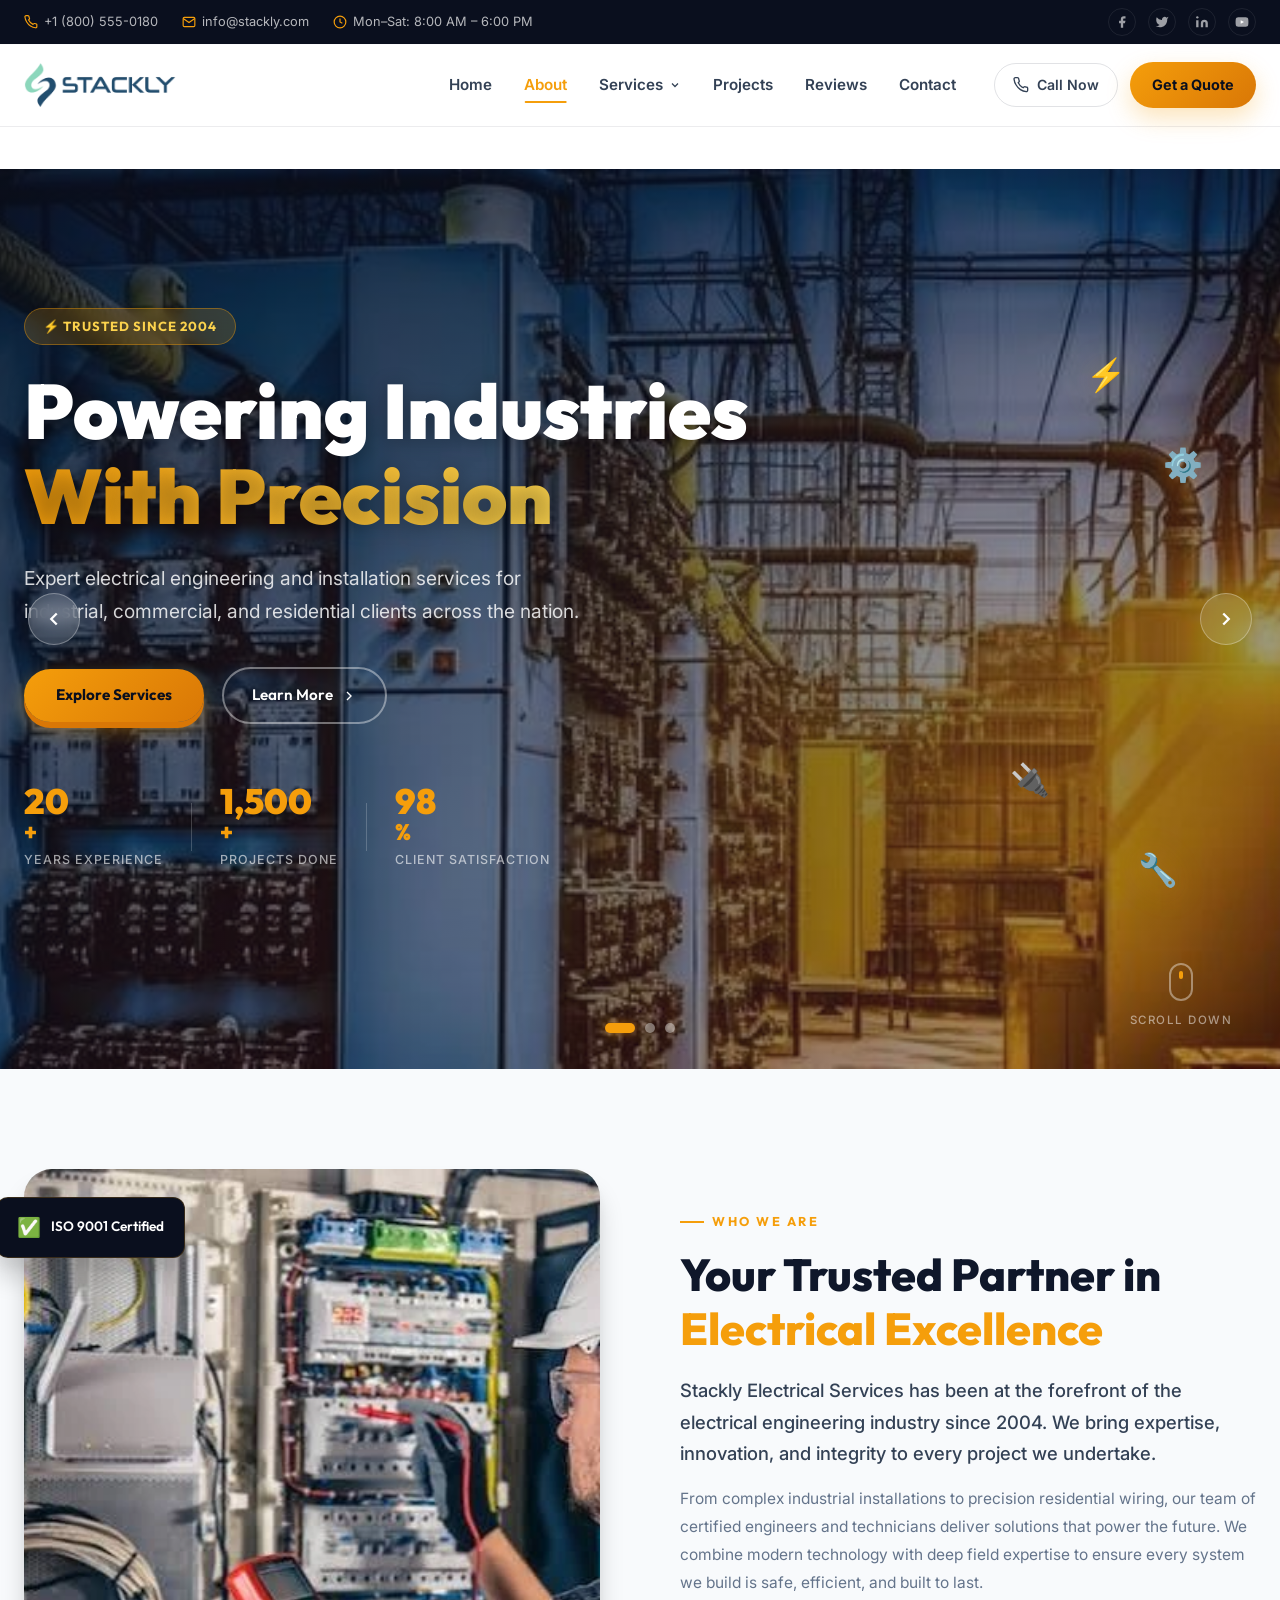
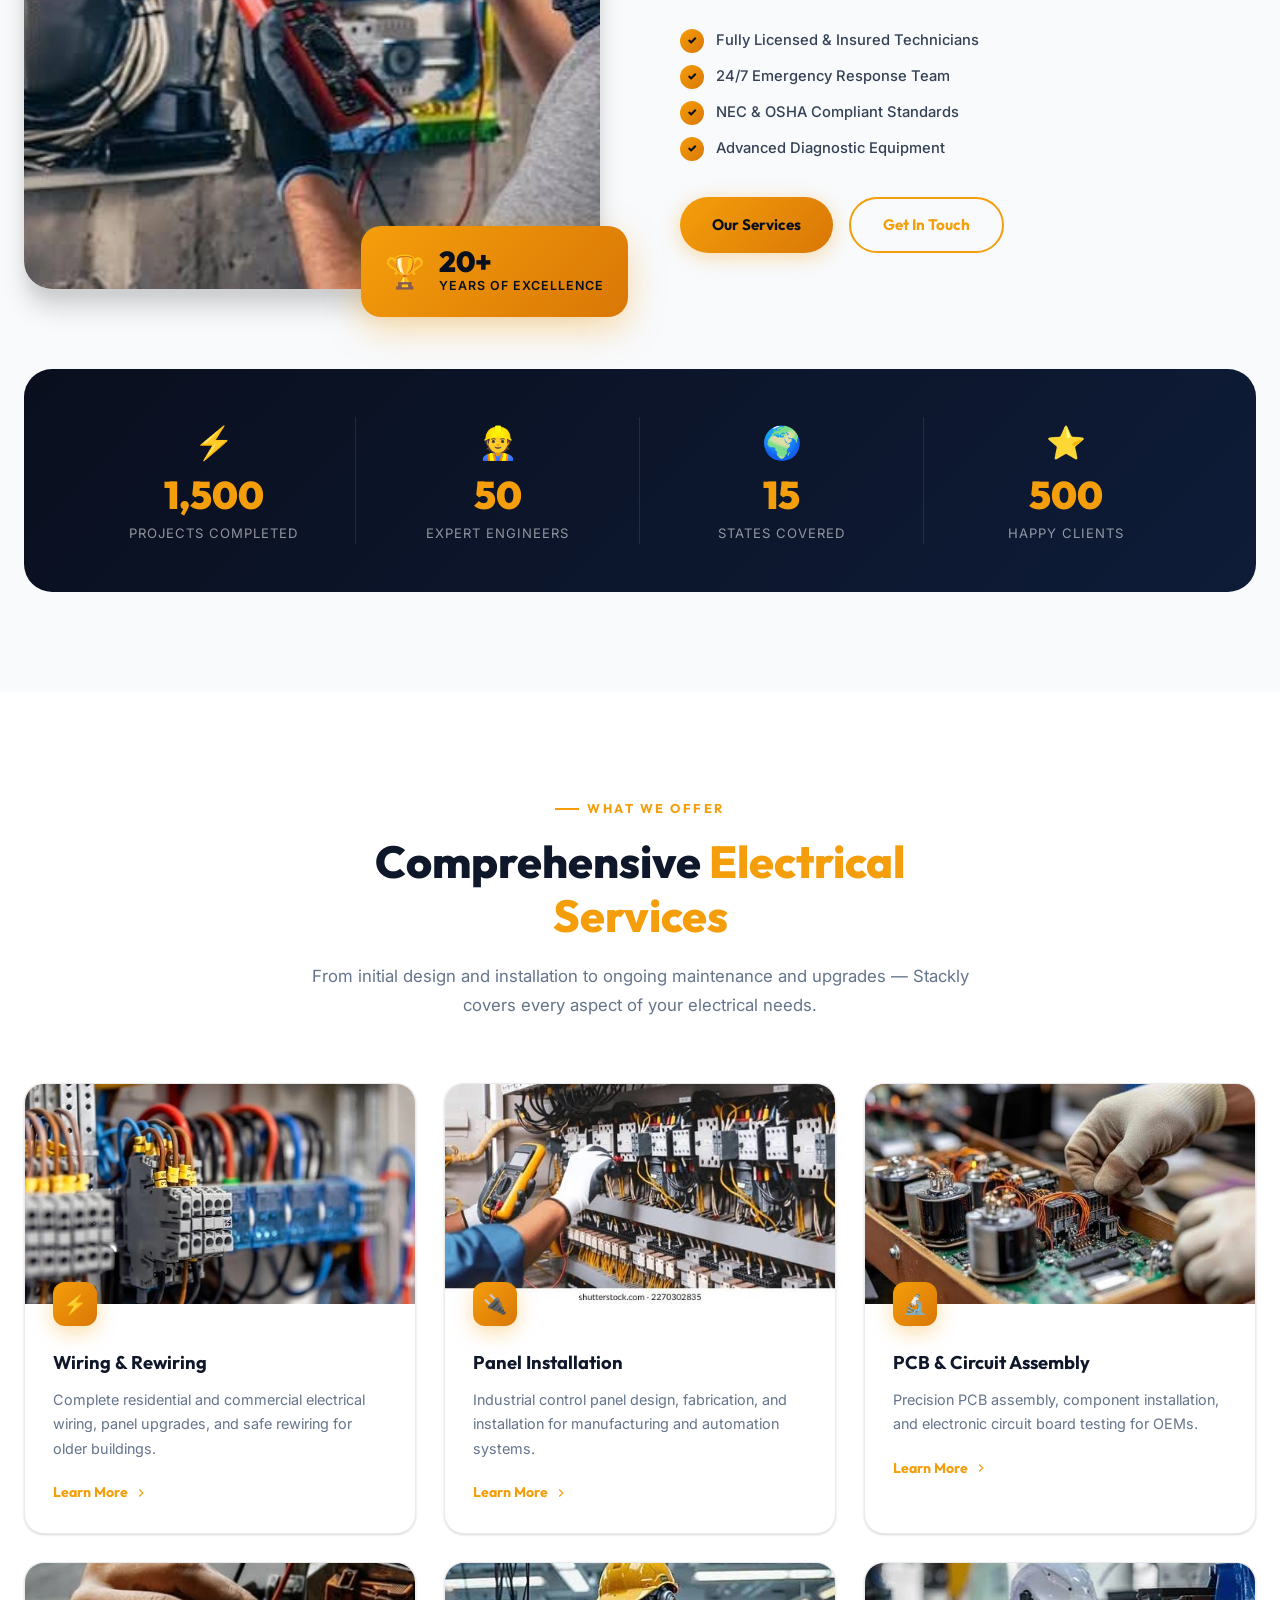
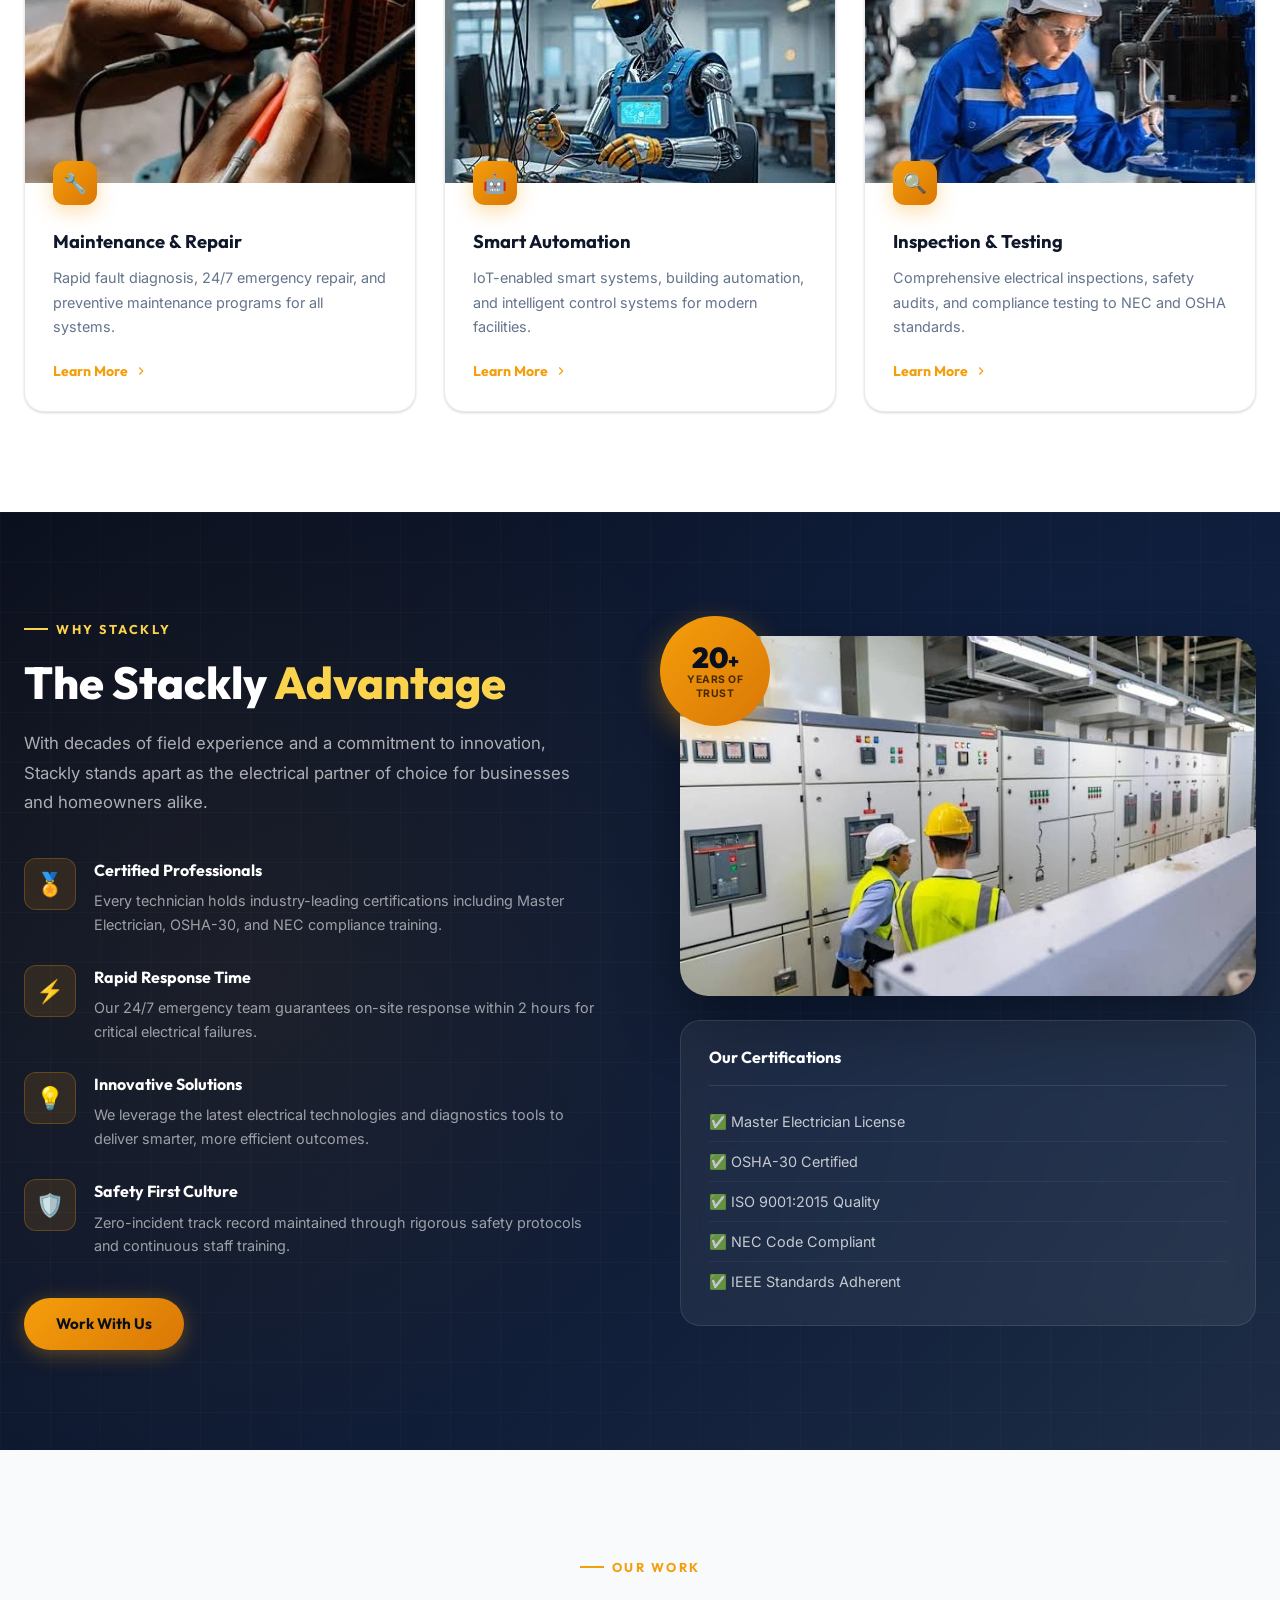
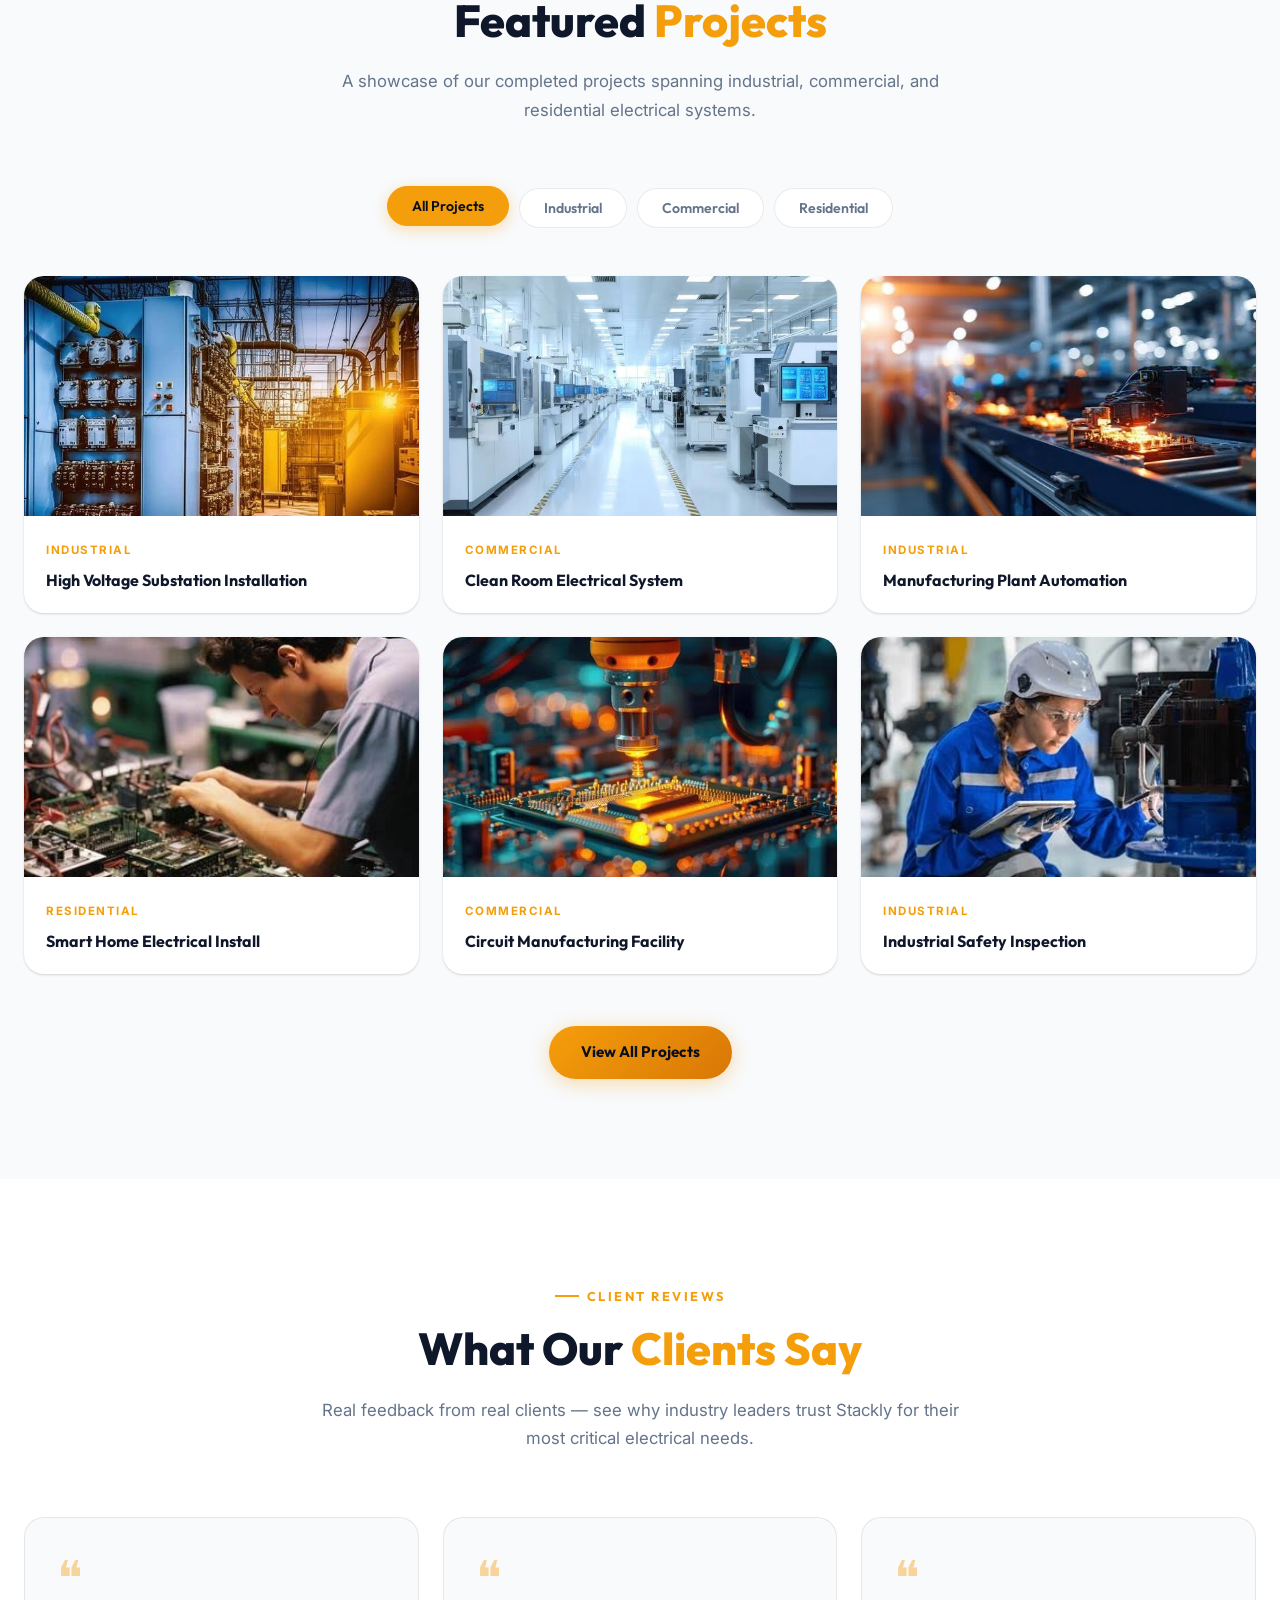
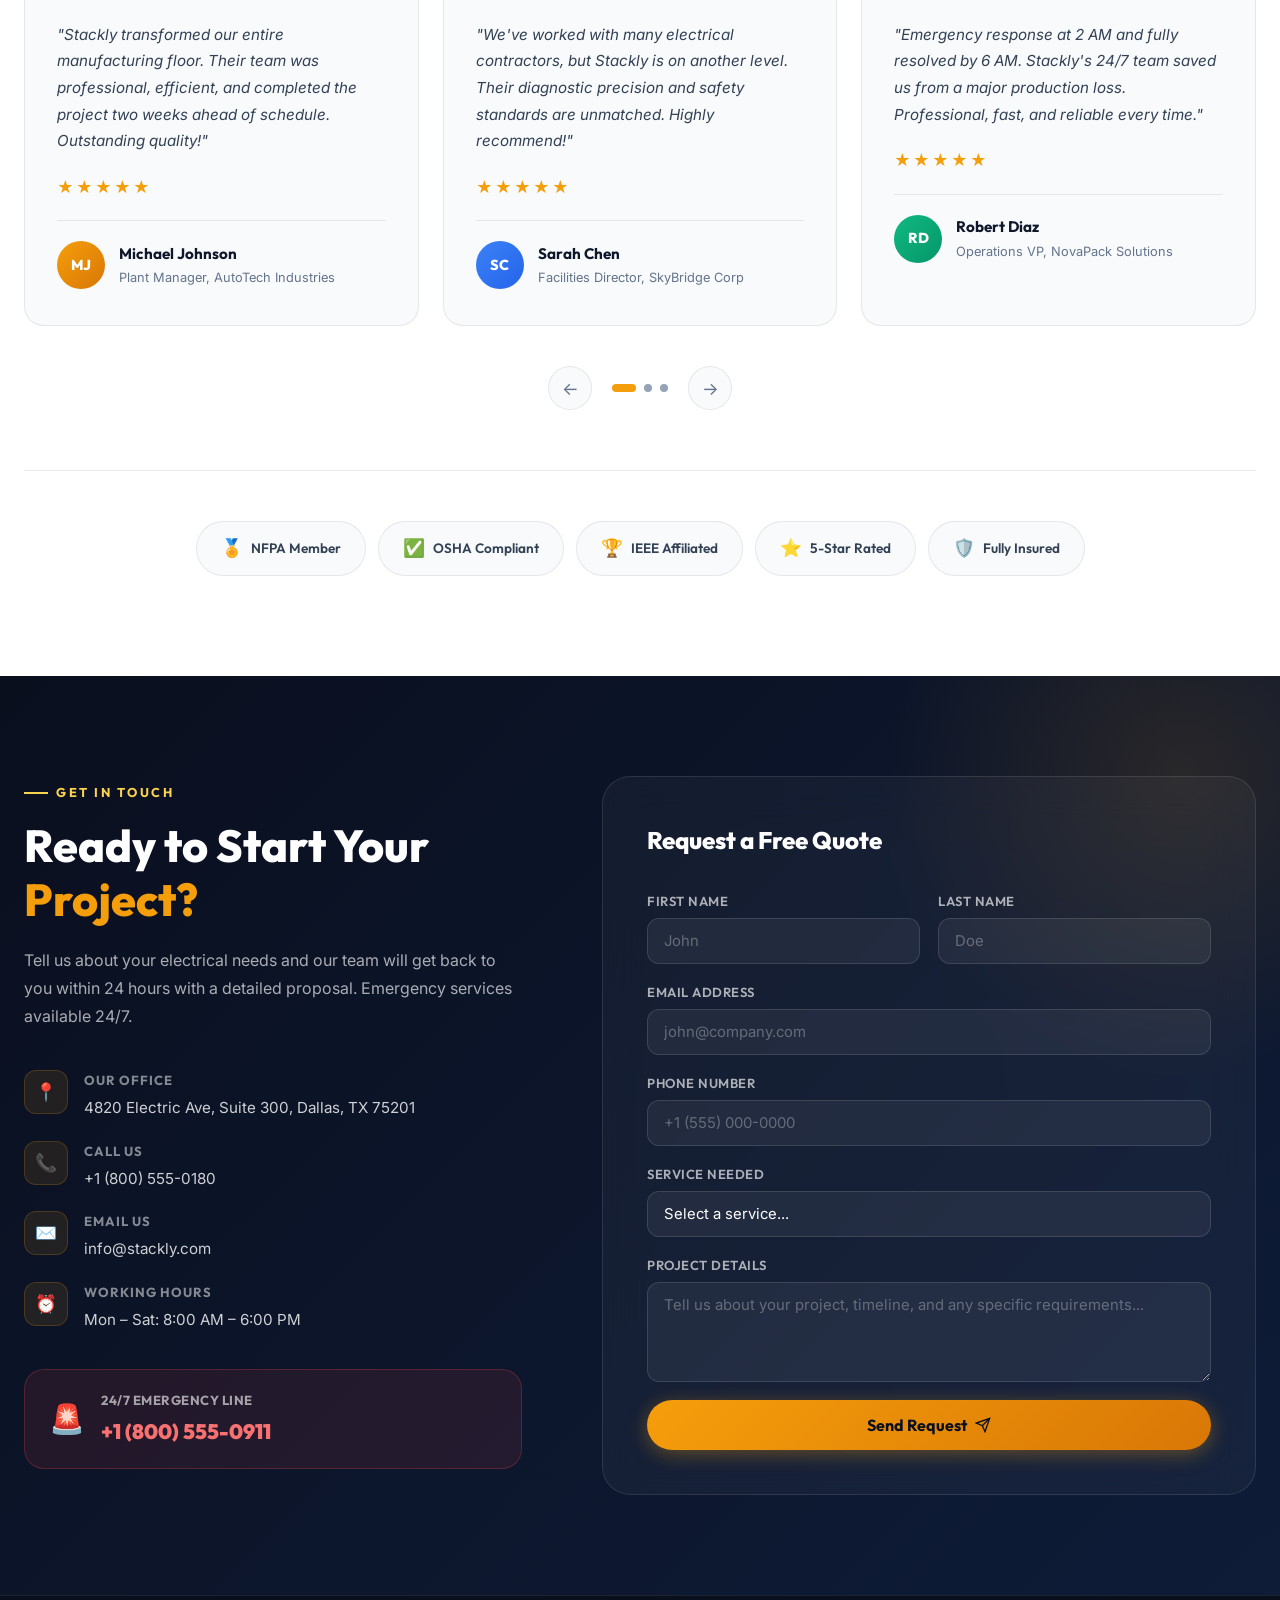
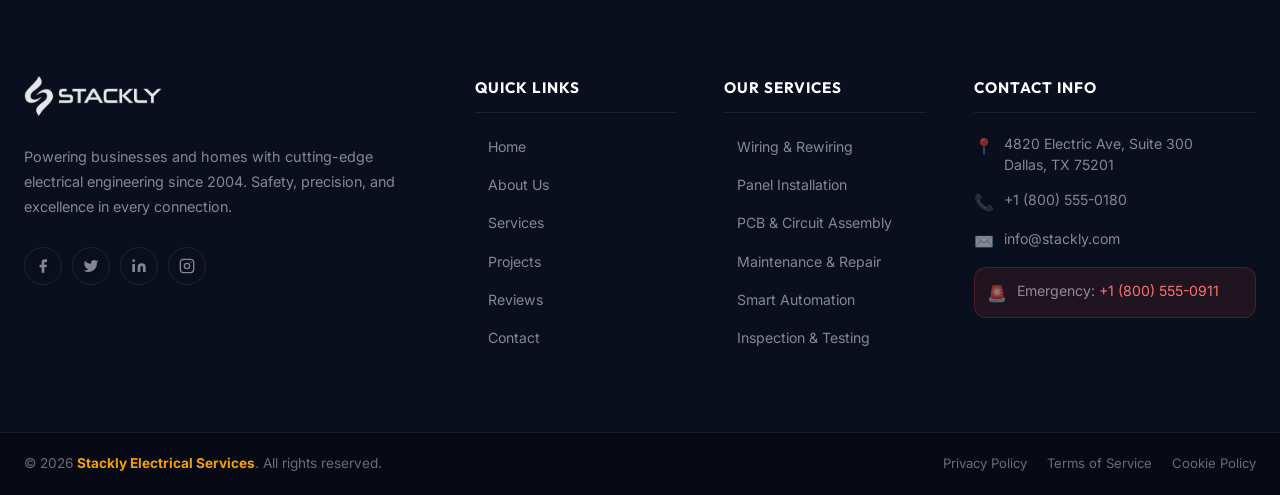
==== commit cbe5a664: "changes////" ====
--- a/index.html
+++ b/index.html
@@ -75,155 +75,82 @@
   </div>
 
   <!-- ========== NAVBAR ========== -->
-  <nav class="navbar" id="navbar">
+   <nav class="navbar" id="navbar">
     <div class="nav-inner container">
-      <!-- Logo -->
-      <a href="index.html" class="nav-logo" id="nav-logo-link" aria-label="Stackly Home">
+      <a href="index.html" class="nav-logo" aria-label="Stackly Home">
         <img src="Assets/logo.webp" alt="Stackly Logo" class="logo-img" />
       </a>
-
-      <!-- Desktop Nav Links -->
       <ul class="nav-links" id="nav-links">
-        <li><a href="index.html" class="nav-link active">Home</a></li>
-        <li><a href="about.html" class="nav-link">About</a></li>
+        <li><a href="index.html" class="nav-link" data-page="index.html">Home</a></li>
+        <li><a href="about.html" class="nav-link active" data-page="about.html">About</a></li>
         <li class="dropdown">
-          <a href="#services" class="nav-link dropdown-trigger" id="services-dropdown-trigger">
+          <a href="services.html" class="nav-link dropdown-trigger">
             Services
             <svg class="dropdown-arrow" width="12" height="12" viewBox="0 0 24 24" fill="none" stroke="currentColor" stroke-width="2.5"><polyline points="6 9 12 15 18 9"/></svg>
           </a>
-          <div class="dropdown-menu" id="services-dropdown-menu">
+          <div class="dropdown-menu">
             <div class="dropdown-inner">
-              <a href="services.html#wiring" class="dropdown-item">
-                <span class="dropdown-icon">⚡</span>
-                <span>
-                  <strong>Wiring & Rewiring</strong>
-                  <small>Complete wiring solutions</small>
-                </span>
-              </a>
-              <a href="services.html#panel" class="dropdown-item">
-                <span class="dropdown-icon">🔌</span>
-                <span>
-                  <strong>Panel Installation</strong>
-                  <small>Industrial control panels</small>
-                </span>
-              </a>
-              <a href="services.html#industrial" class="dropdown-item">
-                <span class="dropdown-icon">🏭</span>
-                <span>
-                  <strong>Industrial Services</strong>
-                  <small>Factory & plant electrical</small>
-                </span>
-              </a>
-              <a href="services.html#maintenance" class="dropdown-item">
-                <span class="dropdown-icon">🔧</span>
-                <span>
-                  <strong>Maintenance & Repair</strong>
-                  <small>24/7 emergency service</small>
-                </span>
-              </a>
-              <a href="services.html#automation" class="dropdown-item">
-                <span class="dropdown-icon">📡</span>
-                <span>
-                  <strong>Smart Automation</strong>
-                  <small>IoT & smart systems</small>
-                </span>
-              </a>
-              <a href="services.html#inspection" class="dropdown-item">
-                <span class="dropdown-icon">🔍</span>
-                <span>
-                  <strong>Inspection & Testing</strong>
-                  <small>Safety compliance checks</small>
-                </span>
-              </a>
+              <a href="services.html" class="dropdown-item"><span class="dropdown-icon">⚡</span><span><strong>Wiring &amp; Rewiring</strong><small>Complete wiring solutions</small></span></a>
+              <a href="services.html" class="dropdown-item"><span class="dropdown-icon">🔌</span><span><strong>Panel Installation</strong><small>Industrial control panels</small></span></a>
+              <a href="services.html" class="dropdown-item"><span class="dropdown-icon">🏭</span><span><strong>Industrial Services</strong><small>Factory &amp; plant electrical</small></span></a>
+              <a href="services.html" class="dropdown-item"><span class="dropdown-icon">🔧</span><span><strong>Maintenance &amp; Repair</strong><small>24/7 emergency service</small></span></a>
+              <a href="services.html" class="dropdown-item"><span class="dropdown-icon">📡</span><span><strong>Smart Automation</strong><small>IoT &amp; smart systems</small></span></a>
+              <a href="services.html" class="dropdown-item"><span class="dropdown-icon">🔍</span><span><strong>Inspection &amp; Testing</strong><small>Safety compliance checks</small></span></a>
             </div>
           </div>
         </li>
-        <li><a href="projects.html" class="nav-link">Projects</a></li>
-        <li><a href="reviews.html" class="nav-link">Reviews</a></li>
-        <li><a href="contact.html" class="nav-link">Contact</a></li>
+        <li><a href="projects.html" class="nav-link" data-page="projects.html">Projects</a></li>
+        <li><a href="reviews.html" class="nav-link" data-page="reviews.html">Reviews</a></li>
+        <li><a href="contact.html" class="nav-link" data-page="contact.html">Contact</a></li>
       </ul>
-
-      <!-- Nav CTA -->
       <div class="nav-cta">
-       <a href="404.html" class="btn-call">
+        <a href="404.html" class="btn-call">
   <svg width="16" height="16" viewBox="0 0 24 24" fill="none" stroke="currentColor" stroke-width="2">
     <path d="M22 16.92v3a2 2 0 0 1-2.18 2 19.79 19.79 0 0 1-8.63-3.07A19.5 19.5 0 0 1 4.69 12 19.79 19.79 0 0 1 1.62 3.45 2 2 0 0 1 3.6 1h3a2 2 0 0 1 2 1.72 12.84 12.84 0 0 0 .7 2.81 2 2 0 0 1-.45 2.11L7.91 8.56A16 16 0 0 0 15.44 16.1l.96-.96a2 2 0 0 1 2.11-.45 12.84 12.84 0 0 0 2.81.7A2 2 0 0 1 22 16.92z"/>
   </svg>
   Call Now
 </a>
         <a href="login.html" class="btn-quote">Get a Quote</a>
-        <!-- Hamburger -->
         <button class="hamburger" id="hamburger" aria-label="Toggle mobile menu" aria-expanded="false">
           <span></span><span></span><span></span>
         </button>
-
-        <!-- Mobile Menu Backdrop -->
         <div class="mobile-backdrop" id="mobile-backdrop"></div>
-
-        <!-- Mobile Menu Drawer (full-screen, slides from right) -->
         <div class="mobile-menu" id="mobile-menu" role="dialog" aria-modal="true" aria-label="Navigation menu">
-          <!-- Drawer Header -->
           <div class="mobile-menu-header">
-            <a href="#" class="mobile-menu-logo" aria-label="Stackly Home">
-              <img src="Assets/logo.webp" alt="Stackly" class="mobile-logo-img" />
-            </a>
+            <a href="index.html" class="mobile-menu-logo"><img src="Assets/logo.webp" alt="Stackly" class="mobile-logo-img" /></a>
             <button class="mobile-close-btn" id="mobile-close-btn" aria-label="Close menu">
               <svg width="22" height="22" viewBox="0 0 24 24" fill="none" stroke="currentColor" stroke-width="2.5" stroke-linecap="round"><line x1="18" y1="6" x2="6" y2="18"/><line x1="6" y1="6" x2="18" y2="18"/></svg>
             </button>
           </div>
-
-          <!-- Drawer Nav Links -->
           <div class="mobile-menu-inner">
-            <a href="index.html" class="mobile-link">
-              <span class="mobile-link-icon">🏠</span> Home
-            </a>
-            <a href="about.html" class="mobile-link">
-              <span class="mobile-link-icon">🏢</span> About
-            </a>
+            <a href="index.html" class="mobile-link"><span class="mobile-link-icon">🏠</span> Home</a>
+            <a href="about.html" class="mobile-link"><span class="mobile-link-icon">🏢</span> About</a>
             <div class="mobile-accordion">
               <button class="mobile-accordion-btn" id="mobile-services-btn">
-                <span class="mobile-link-content">
-                  <span class="mobile-link-icon">⚡</span> Services
-                </span>
+                <span class="mobile-link-content"><span class="mobile-link-icon">⚡</span> Services</span>
                 <svg class="mobile-accordion-arrow" width="14" height="14" viewBox="0 0 24 24" fill="none" stroke="currentColor" stroke-width="2.5"><polyline points="6 9 12 15 18 9"/></svg>
               </button>
               <div class="mobile-accordion-content" id="mobile-services-content">
-                <a href="services.html#wiring" class="mobile-sub-link">⚡ Wiring &amp; Rewiring</a>
-                <a href="services.html#panel" class="mobile-sub-link">🔌 Panel Installation</a>
-                <a href="services.html#industrial" class="mobile-sub-link">🏭 Industrial Services</a>
-                <a href="services.html(maintenance" class="mobile-sub-link">🔧 Maintenance &amp; Repair</a>
-                <a href="services.html#smart" class="mobile-sub-link">📡 Smart Automation</a>
-                <a href="services.html#inspection" class="mobile-sub-link">🔍 Inspection &amp; Testing</a>
-              </div>
-            </div>
-            <a href="projects.html" class="mobile-link">
-              <span class="mobile-link-icon">🏗️</span> Projects
-            </a>
-            <a href="testimonials.html" class="mobile-link">
-              <span class="mobile-link-icon">⭐</span> Reviews
-            </a>
-            <a href="contact.html" class="mobile-link">
-              <span class="mobile-link-icon">📩</span> Contact
-            </a>
-          </div>
-
-          <!-- Drawer Footer CTAs -->
+                <a href="services.html" class="mobile-sub-link">⚡ Wiring &amp; Rewiring</a>
+                <a href="services.html" class="mobile-sub-link">🔌 Panel Installation</a>
+                <a href="services.html" class="mobile-sub-link">🏭 Industrial Services</a>
+                <a href="services.html" class="mobile-sub-link">🔧 Maintenance &amp; Repair</a>
+                <a href="services.html" class="mobile-sub-link">📡 Smart Automation</a>
+                <a href="services.html" class="mobile-sub-link">🔍 Inspection &amp; Testing</a>
+              </div>
+            </div>
+            <a href="projects.html" class="mobile-link"><span class="mobile-link-icon">🏗️</span> Projects</a>
+            <a href="reviews.html" class="mobile-link"><span class="mobile-link-icon">⭐</span> Reviews</a>
+            <a href="contact.html" class="mobile-link"><span class="mobile-link-icon">📩</span> Contact</a>
+            <a href="login.html" class="mobile-link"><span class="mobile-link-icon">🔐</span> Login</a>
+          </div>
           <div class="mobile-menu-footer">
             <a href="tel:+18005550180" class="mobile-btn-call">📞 Call Now</a>
-            <a href="contact.html#contact" class="mobile-btn-quote">Get a Quote</a>
+            <a href="login.html" class="mobile-btn-quote">Get a Quote</a>
             <div class="mobile-menu-socials">
-              <a href="#" class="mobile-social" aria-label="Facebook">
-                <svg width="16" height="16" viewBox="0 0 24 24" fill="currentColor"><path d="M18 2h-3a5 5 0 0 0-5 5v3H7v4h3v8h4v-8h3l1-4h-4V7a1 1 0 0 1 1-1h3z"/></svg>
-              </a>
-              <a href="#" class="mobile-social" aria-label="Twitter">
-                <svg width="16" height="16" viewBox="0 0 24 24" fill="currentColor"><path d="M23 3a10.9 10.9 0 0 1-3.14 1.53 4.48 4.48 0 0 0-7.86 3v1A10.66 10.66 0 0 1 3 4s-4 9 5 13a11.64 11.64 0 0 1-7 2c9 5 20 0 20-11.5a4.5 4.5 0 0 0-.08-.83A7.72 7.72 0 0 0 23 3z"/></svg>
-              </a>
-              <a href="#" class="mobile-social" aria-label="LinkedIn">
-                <svg width="16" height="16" viewBox="0 0 24 24" fill="currentColor"><path d="M16 8a6 6 0 0 1 6 6v7h-4v-7a2 2 0 0 0-2-2 2 2 0 0 0-2 2v7h-4v-7a6 6 0 0 1 6-6zM2 9h4v12H2z"/><circle cx="4" cy="4" r="2"/></svg>
-              </a>
-              <a href="#" class="mobile-social" aria-label="Instagram">
-                <svg width="16" height="16" viewBox="0 0 24 24" fill="none" stroke="currentColor" stroke-width="2"><rect x="2" y="2" width="20" height="20" rx="5" ry="5"/><path d="M16 11.37A4 4 0 1 1 12.63 8 4 4 0 0 1 16 11.37z"/><line x1="17.5" y1="6.5" x2="17.51" y2="6.5"/></svg>
-              </a>
+              <a href="#" class="mobile-social" aria-label="Facebook"><svg width="16" height="16" viewBox="0 0 24 24" fill="currentColor"><path d="M18 2h-3a5 5 0 0 0-5 5v3H7v4h3v8h4v-8h3l1-4h-4V7a1 1 0 0 1 1-1h3z"/></svg></a>
+              <a href="#" class="mobile-social" aria-label="Twitter"><svg width="16" height="16" viewBox="0 0 24 24" fill="currentColor"><path d="M23 3a10.9 10.9 0 0 1-3.14 1.53 4.48 4.48 0 0 0-7.86 3v1A10.66 10.66 0 0 1 3 4s-4 9 5 13a11.64 11.64 0 0 1-7 2c9 5 20 0 20-11.5a4.5 4.5 0 0 0-.08-.83A7.72 7.72 0 0 0 23 3z"/></svg></a>
+              <a href="#" class="mobile-social" aria-label="LinkedIn"><svg width="16" height="16" viewBox="0 0 24 24" fill="currentColor"><path d="M16 8a6 6 0 0 1 6 6v7h-4v-7a2 2 0 0 0-2-2 2 2 0 0 0-2 2v7h-4v-7a6 6 0 0 1 6-6zM2 9h4v12H2z"/><circle cx="4" cy="4" r="2"/></svg></a>
             </div>
           </div>
         </div>
@@ -480,7 +407,7 @@
           <div class="service-img-wrap">
             <img src="Assets/images (21).webp" alt="Wiring and rewiring services" class="service-img" />
             <div class="service-overlay">
-              <a href="#contact" class="service-cta-btn">Get a Quote →</a>
+              <a href="login.html" class="service-cta-btn">Get a Quote →</a>
             </div>
           </div>
           <div class="service-body">
@@ -498,7 +425,7 @@
           <div class="service-img-wrap">
             <img src="Assets/images (24).webp" alt="Panel installation services" class="service-img" />
             <div class="service-overlay">
-              <a href="#contact" class="service-cta-btn">Get a Quote →</a>
+              <a href="login.html" class="service-cta-btn">Get a Quote →</a>
             </div>
           </div>
           <div class="service-body">
@@ -516,7 +443,7 @@
           <div class="service-img-wrap">
             <img src="Assets/images (20).webp" alt="Circuit board assembly" class="service-img" />
             <div class="service-overlay">
-              <a href="#contact" class="service-cta-btn">Get a Quote →</a>
+              <a href="login.html" class="service-cta-btn">Get a Quote →</a>
             </div>
           </div>
           <div class="service-body">
@@ -534,7 +461,7 @@
           <div class="service-img-wrap">
             <img src="Assets/images (29).webp" alt="Electrical repair services" class="service-img" />
             <div class="service-overlay">
-              <a href="#contact" class="service-cta-btn">Get a Quote →</a>
+              <a href="login.html" class="service-cta-btn">Get a Quote →</a>
             </div>
           </div>
           <div class="service-body">
@@ -552,7 +479,7 @@
           <div class="service-img-wrap">
             <img src="Assets/images (16).webp" alt="Smart automation services" class="service-img" />
             <div class="service-overlay">
-              <a href="#contact" class="service-cta-btn">Get a Quote →</a>
+              <a href="login.html" class="service-cta-btn">Get a Quote →</a>
             </div>
           </div>
           <div class="service-body">
@@ -570,7 +497,7 @@
           <div class="service-img-wrap">
             <img src="Assets/images (18).webp" alt="Electrical inspection" class="service-img" />
             <div class="service-overlay">
-              <a href="#contact" class="service-cta-btn">Get a Quote →</a>
+              <a href="login.html" class="service-cta-btn">Get a Quote →</a>
             </div>
           </div>
           <div class="service-body">
